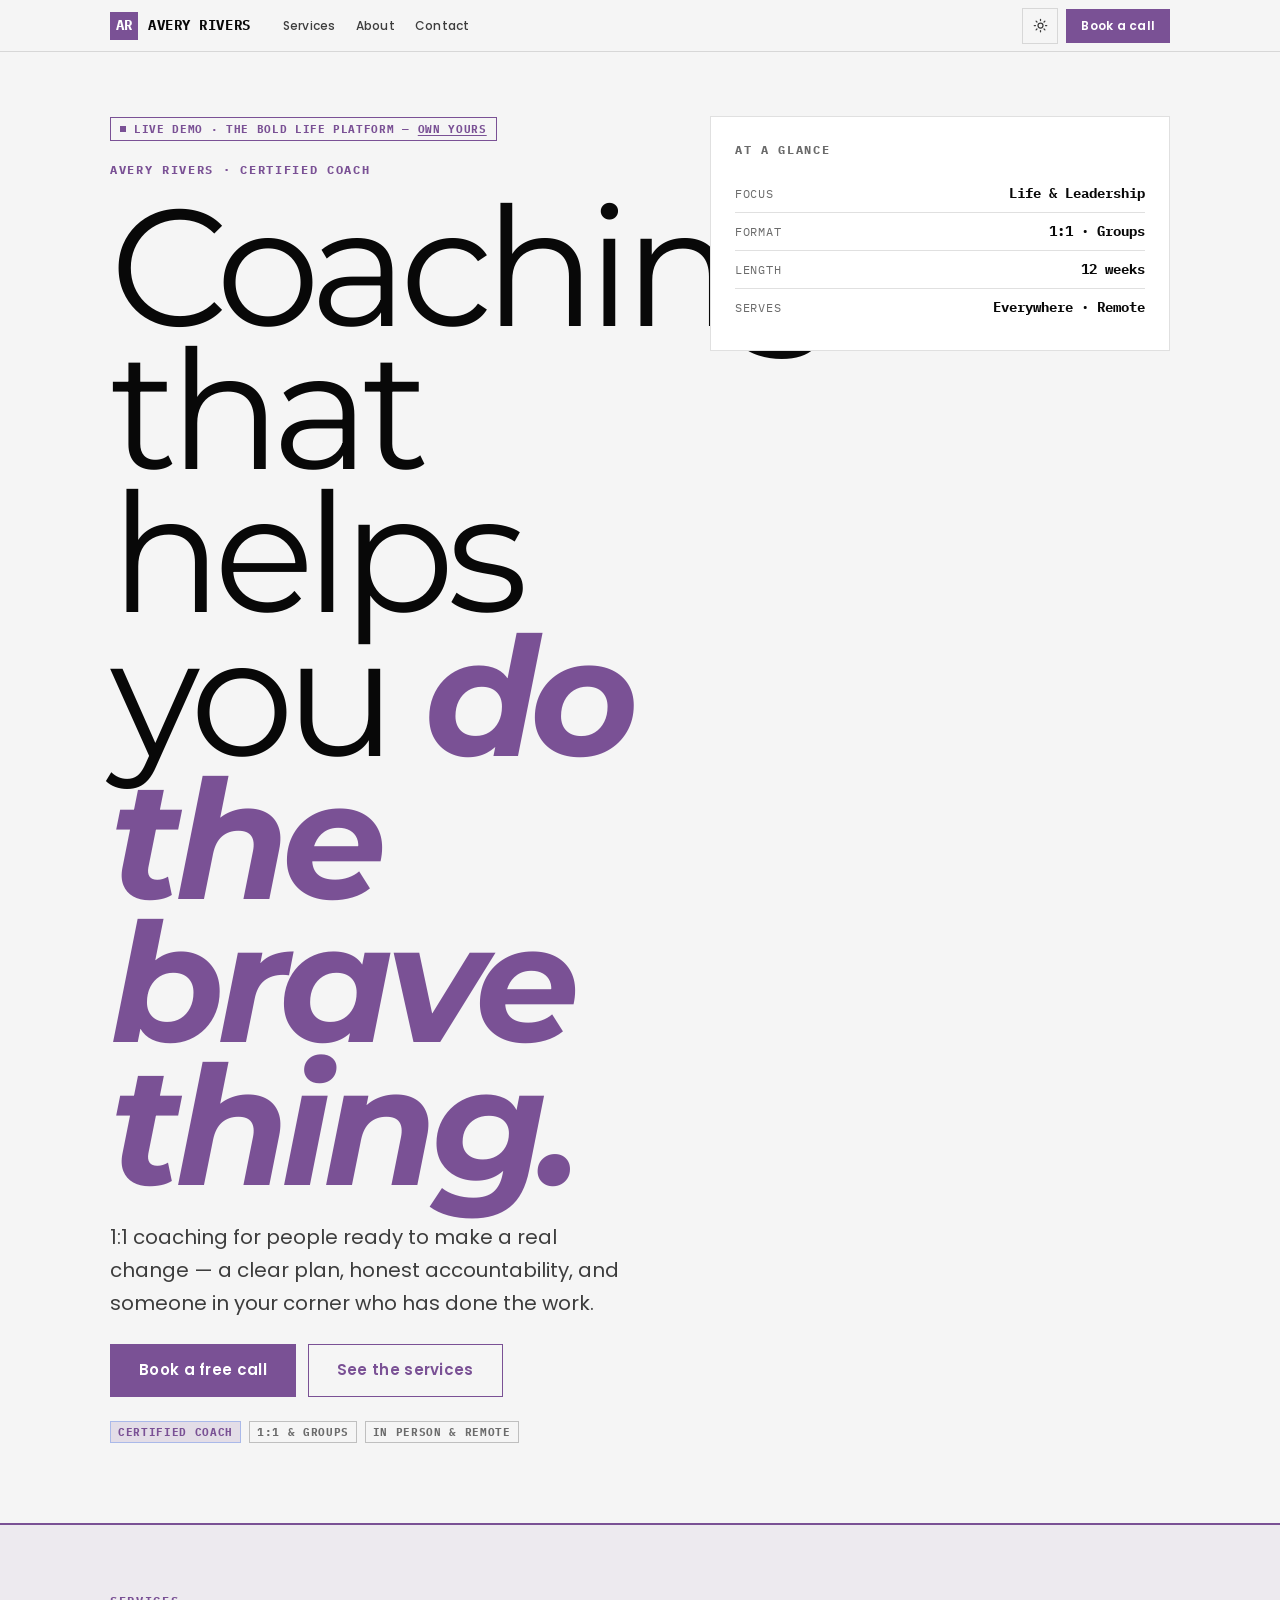
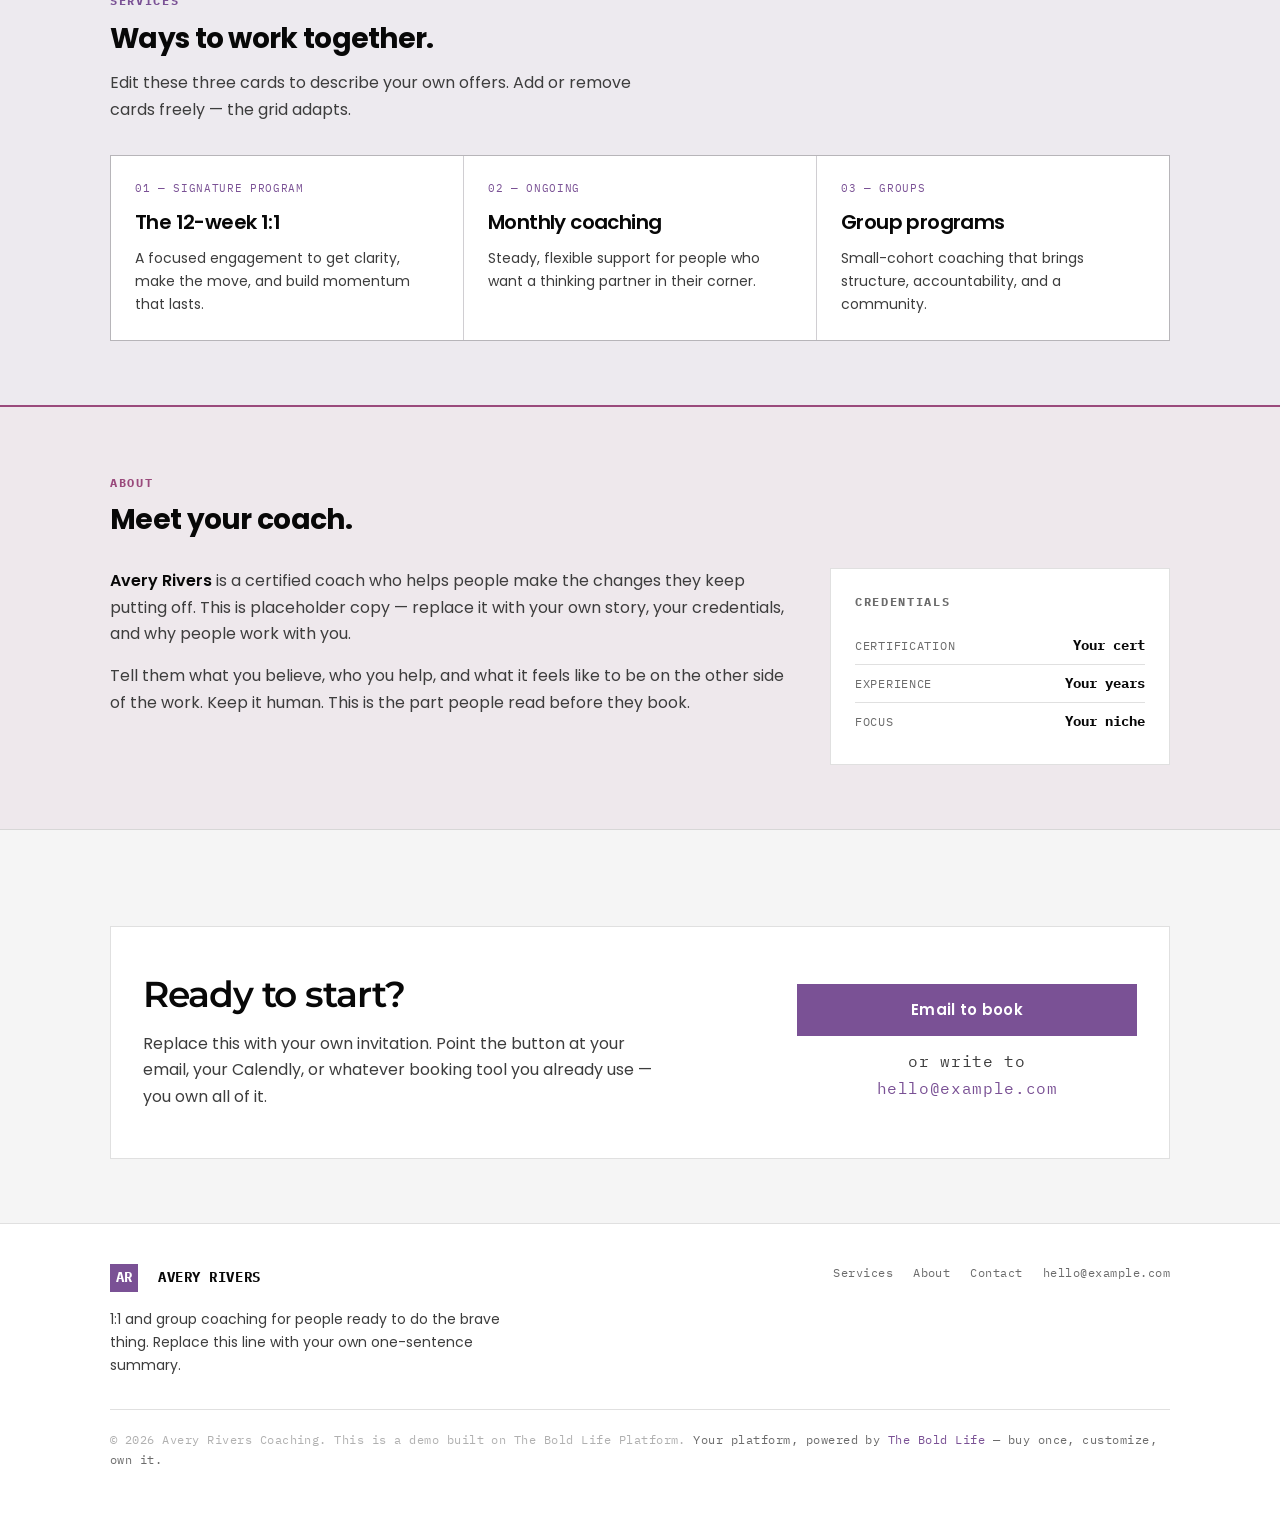
==== template/index.html @ 0d9d4253 "Pitch: white-label sales page ("Kajabi, simplified") with Bold Life case study The "pitch" half of b" ====
<!doctype html>
<html lang="en">
<head>
<meta charset="utf-8">
<meta name="viewport" content="width=device-width, initial-scale=1, viewport-fit=cover">
<title>Avery Rivers — Leadership &amp; Life Coaching</title>
<meta name="description" content="A demo of The Bold Life Platform: an off-the-shelf coaching website you buy once, customize, and own — no monthly subscription. This page shows a sample coaching practice built on the platform.">
<meta name="author" content="The Bold Life Platform">
<meta property="og:title" content="Avery Rivers — Leadership &amp; Life Coaching">
<meta property="og:description" content="A sample coaching practice built on The Bold Life Platform — the off-the-shelf coaching website you buy once, customize, and own.">
<meta property="og:type" content="website">
<meta property="og:url" content="https://designresearchgroup.github.io/coach-platform/template/">
<meta property="og:site_name" content="The Bold Life Platform">
<meta property="og:locale" content="en_US">
<meta property="og:image" content="https://designresearchgroup.github.io/coach-platform/template/img/og.png">
<meta property="og:image:type" content="image/png">
<meta property="og:image:width" content="1200">
<meta property="og:image:height" content="630">
<meta property="og:image:alt" content="The Bold Life Platform — own your coaching website">
<meta name="twitter:card" content="summary_large_image">
<meta name="twitter:title" content="The Bold Life Platform — own your coaching website">
<meta name="twitter:description" content="An off-the-shelf coaching website you buy once, customize, and own. No monthly subscription.">
<meta name="twitter:image" content="https://designresearchgroup.github.io/coach-platform/template/img/og.png">
<link rel="canonical" href="https://designresearchgroup.github.io/coach-platform/template/">
<link rel="icon" type="image/svg+xml" href="img/favicon.svg">
<meta name="theme-color" content="#7A5195">
<link rel="preconnect" href="https://fonts.googleapis.com">
<link rel="preconnect" href="https://fonts.gstatic.com" crossorigin>
<!-- Fonts. If you change --font / --display in brand.css, change these too. -->
<link href="https://fonts.googleapis.com/css2?family=Montserrat:ital,wght@0,600;0,700;0,800;0,900;1,700;1,900&family=Poppins:ital,wght@0,400;0,500;0,600;0,700;1,400;1,500&family=IBM+Plex+Mono:wght@500;700&display=swap" rel="stylesheet">
<style>
/* ===== HumanData Design System v4 — tokens (humandata.id/ds) ===== */
:root{
  --font:'IBM Plex Sans',-apple-system,BlinkMacSystemFont,sans-serif;
  --mono:'IBM Plex Mono','SF Mono','Fira Code',monospace;
  --display:'Fraunces',Georgia,serif;
  --r:0px; --gap:1px;
  --sp1:4px;--sp2:8px;--sp3:12px;--sp4:16px;--sp5:20px;--sp6:24px;
  --sp8:32px;--sp10:40px;--sp12:48px;--sp16:64px;--sp20:80px;
  --text-2xs:11px;--text-xs:12px;--text-sm:12px;--text-base:14px;--text-md:15px;
  --text-lg:16px;--text-xl:20px;--text-2xl:24px;--text-3xl:28px;--text-4xl:36px;
  /* Display scale. The homepage headline is set far larger than anything else
     on the site and was carrying its own magic numbers; these are those
     values, named, so the page references the system instead of restating it. */
  --text-5xl:48px;--text-display:clamp(64px,13vw,184px);
  --ls-display:-.05em;--lh-display:.86;
  --fw-regular:400;--fw-medium:500;--fw-semi:600;--fw-bold:700;--fw-extra:800--fw-black:900;
  --ls-tight:-.03em;--ls-normal:-.01em;--ls-wide:.02em;--ls-wider:.06em;--ls-label:.14em;--ls-mono:.04em;
  --lh-none:1;--lh-tight:1.1;--lh-snug:1.3;--lh-normal:1.5;--lh-relaxed:1.65;
  --ease:cubic-bezier(.4,0,.2,1);--dur-fast:.1s;--dur:.15s;--dur-md:.25s;
  --nav-h:52px;
  --accent:#2563EB;--accent-hover:#1D4ED8;--accent-lt:rgba(37,99,235,.15);
  --accent-dim:rgba(37,99,235,.08);--accent-text:#fff;
  --ok:#16A34A;--ok-lt:rgba(22,163,74,.12);--ok-bd:rgba(22,163,74,.35);
  --warn:#D97706;--warn-lt:rgba(217,119,6,.12);--warn-bd:rgba(217,119,6,.35);
  --danger:#DC2626;--danger-lt:rgba(220,38,38,.12);--danger-bd:rgba(220,38,38,.35);
  --info:#0891B2;--info-lt:rgba(8,145,178,.12);--info-bd:rgba(8,145,178,.35);
  --bg:#080808;--bg1:#0F0F0F;--bg2:#161616;--bg3:#1E1E1E;--sf-hover:#1E1E1E;
  --bd:rgba(255,255,255,.10);--bd2:rgba(255,255,255,.18);--bd3:rgba(255,255,255,.28);
  --bd-focus:rgba(37,99,235,.6);
  --t1:#F5F5F5;--t2:#B8B8B8;--t3:#787878;--t4:#454545;
}
@media (prefers-color-scheme: light){
  :root:not([data-theme="dark"]){
    --bg:#F5F5F5;--bg1:#FFFFFF;--bg2:#EEEEEE;--bg3:#E2E2E2;--sf-hover:#EEEEEE;
    --bd:rgba(0,0,0,.12);--bd2:rgba(0,0,0,.22);--bd3:rgba(0,0,0,.32);
    --bd-focus:rgba(37,99,235,.5);
    --t1:#080808;--t2:#3D3D3D;--t3:#6B6B6B;--t4:#B0B0B0;
  }
}
:root[data-theme="light"]{
  --bg:#F5F5F5;--bg1:#FFFFFF;--bg2:#EEEEEE;--bg3:#E2E2E2;--sf-hover:#EEEEEE;
  --bd:rgba(0,0,0,.12);--bd2:rgba(0,0,0,.22);--bd3:rgba(0,0,0,.32);
  --bd-focus:rgba(37,99,235,.5);
  --t1:#080808;--t2:#3D3D3D;--t3:#6B6B6B;--t4:#B0B0B0;
}

*{box-sizing:border-box;}
body{font-family:var(--font);background:var(--bg);color:var(--t1);
  font-size:var(--text-md);line-height:var(--lh-normal);
  -webkit-font-smoothing:antialiased;margin:0;overflow-x:hidden;
  transition:background var(--dur-md),color var(--dur-md);}
a{color:inherit;text-decoration:none;}
/* Base `a` is deliberately unstyled, so a link inside prose has to opt in. */
.lnk{color:var(--accent);text-decoration:underline;text-underline-offset:3px;}
.lnk:hover{text-decoration-thickness:2px;}
/* Add-on block on the pricing page: sits apart from the tier grid because it
   attaches to any of them rather than competing with them. */
.addon{display:grid;grid-template-columns:1fr 1fr;gap:var(--gap);align-items:start;
  background:var(--bd);border:1px solid var(--bd);margin-top:var(--sp6);}
.addon-l,.addon-r{background:var(--bg1);padding:var(--sp6);}
.addon-r{background:var(--bg2);}
.addon h3{font-size:var(--text-xl);font-weight:var(--fw-semi);margin:var(--sp3) 0 var(--sp3);}
.addon p{font-size:var(--text-base);color:var(--t2);line-height:var(--lh-relaxed);
  margin:0 0 var(--sp4);max-width:56ch;}
.addon-n{font-size:var(--text-sm)!important;color:var(--t3)!important;margin-bottom:0!important;}
.addon-p{font-family:var(--mono);font-size:var(--text-4xl);font-weight:var(--fw-bold);
  letter-spacing:var(--ls-tight);line-height:1;}
.addon-w{font-family:var(--mono);font-size:var(--text-2xs);letter-spacing:var(--ls-mono);
  color:var(--t3);margin-top:var(--sp2);margin-bottom:var(--sp5);}
@media(max-width:760px){.addon{grid-template-columns:1fr;}}

/* The one line a section is built around. */
.thesis{font-family:var(--display);font-size:var(--text-xl);line-height:var(--lh-snug);
  color:var(--t1);border-left:0;padding:var(--sp5) 0;margin:0 0 var(--sp5);
  border-top:1px solid var(--bd);border-bottom:1px solid var(--bd);max-width:62ch;}
h1,h2,h3,h4,p{margin:0;}
button{font-family:inherit;}
@media (prefers-reduced-motion: reduce){
  *,*::before,*::after{animation-duration:.01ms!important;transition-duration:.01ms!important;}
}
.label{font-family:var(--mono);font-size:var(--text-xs);font-weight:var(--fw-bold);
  letter-spacing:var(--ls-label);text-transform:uppercase;color:var(--t3);}
.label-accent{font-family:var(--mono);font-size:var(--text-xs);font-weight:var(--fw-bold);
  letter-spacing:var(--ls-label);text-transform:uppercase;color:var(--accent);}

.btn{display:inline-flex;align-items:center;justify-content:center;gap:var(--sp2);
  padding:10px 20px;font-size:var(--text-base);font-weight:var(--fw-semi);
  letter-spacing:var(--ls-wide);background:transparent;border:1px solid transparent;
  color:var(--t1);cursor:pointer;white-space:nowrap;
  transition:background var(--dur),color var(--dur),border-color var(--dur),transform var(--dur-fast);}
.btn:hover{transform:translateY(-1px);}
.btn:active{transform:translateY(0);}
.btn:focus-visible{outline:2px solid var(--bd-focus);outline-offset:2px;}
.btn[disabled]{opacity:.4;cursor:not-allowed;transform:none;}
.btn-primary{color:var(--accent);border-color:var(--accent);}
.btn-primary:hover:not([disabled]){background:var(--accent);color:var(--accent-text);}
.btn-solid{background:var(--accent);color:#fff;border-color:var(--accent);}
.btn-solid:hover:not([disabled]){background:var(--accent-hover);border-color:var(--accent-hover);}
.btn-lg{padding:14px 28px;font-size:var(--text-md);}
.btn-sm{padding:7px 14px;font-size:var(--text-sm);}
/* A button is as wide as its label needs. Stretching one to fill whatever
   column it lands in is not a size. Kept only for the booking dialog, where
   the panel width is fixed and deliberate. */
.btn-block{width:100%;max-width:360px;}
/* Button row under a section. */
.sect-cta{display:flex;flex-wrap:wrap;gap:var(--sp3);margin-top:var(--sp6);}

.badge{display:inline-flex;align-items:center;gap:4px;font-family:var(--mono);
  font-size:var(--text-2xs);font-weight:var(--fw-bold);letter-spacing:var(--ls-wider);
  text-transform:uppercase;padding:2px 7px;border:1px solid;}
.badge-ok{color:var(--ok);border-color:var(--ok-bd);background:var(--ok-lt);}
.badge-warn{color:var(--warn);border-color:var(--warn-bd);background:var(--warn-lt);}
.badge-danger{color:var(--danger);border-color:var(--danger-bd);background:var(--danger-lt);}
.badge-info{color:var(--info);border-color:var(--info-bd);background:var(--info-lt);}
.badge-accent{color:var(--accent);border-color:rgba(37,99,235,.3);background:var(--accent-lt);}
/* Card parts, from the design system. A card is bounded by a border and
   divided by rules — never by a rail down one side. */
.card-head{padding:var(--sp4) var(--sp5);border-bottom:1px solid var(--bd);
  display:flex;align-items:center;justify-content:space-between;gap:var(--sp3);}
.card-title{font-family:var(--mono);font-size:var(--text-base);
  font-weight:var(--fw-bold);color:var(--t1);}
.card-foot{padding:var(--sp3) var(--sp5);border-top:1px solid var(--bd);
  display:flex;gap:var(--sp2);flex-wrap:wrap;}
/* Key and value on one line, separated by a rule. The system's way of showing
   a set of facts. */
.detail-row{display:flex;justify-content:space-between;align-items:baseline;
  gap:var(--sp4);padding:var(--sp2) 0;border-bottom:1px solid var(--bd);}
.detail-row:last-child{border-bottom:none;}
.detail-row-label{font-family:var(--mono);font-size:var(--text-xs);color:var(--t3);
  letter-spacing:var(--ls-wider);text-transform:uppercase;white-space:nowrap;}
.detail-row-value{font-family:var(--mono);font-size:var(--text-base);
  font-weight:var(--fw-bold);color:var(--t1);text-align:right;min-width:0;
  overflow-wrap:anywhere;}
/* A detail row that is the next thing to do. The label gets the cue and the
   whole row gets the accent ground, because a list where every row looks the
   same asks the reader to work out which one is theirs. */
.detail-row.is-next{background:var(--accent-dim);
  margin-inline:calc(var(--sp5) * -1);padding-inline:var(--sp5);}
.detail-row.is-next .detail-row-label b{font-family:var(--mono);
  font-size:var(--text-2xs);letter-spacing:var(--ls-wider);text-transform:uppercase;
  color:var(--accent);font-weight:var(--fw-bold);margin-right:var(--sp2);}
/* An action sitting inside a row's value needs room and its own baseline. */
.detail-row-value .btn{margin-left:var(--sp3);vertical-align:middle;}
@media(max-width:600px){
  .detail-row{flex-direction:column;align-items:flex-start;gap:var(--sp2);}
  .detail-row-value{text-align:left;}
}

/* ======================================================= report sections
   The components authored report and Playbook HTML is written against:
   the opportunity board, the facts rows, the chips, the sequence, the
   Playbook frames and meters. They lived in report.html until the app
   shell began rendering the same HTML and drew it unstyled. Two pages use
   them, so they belong here with everything else shared. */

/* Only what this page adds; deploy.sh injects the design system. */
p strong,li strong{color:var(--t1);font-weight:var(--fw-semi);}
.meta{font-family:var(--mono);font-size:var(--text-sm);color:var(--t3);
  letter-spacing:var(--ls-mono);display:flex;flex-wrap:wrap;gap:var(--sp2) var(--sp5);}

/* The ask, stated once, because every number below is measured against it. */
.ask{display:grid;grid-template-columns:repeat(auto-fit,minmax(11rem,1fr));
  gap:var(--gap);background:var(--bd);border:1px solid var(--bd);margin-bottom:var(--sp6);}
.ask div{background:var(--bg1);padding:var(--sp5);min-width:0;}
.ask dt{font-family:var(--mono);font-size:var(--text-2xs);letter-spacing:var(--ls-wider);
  text-transform:uppercase;color:var(--t3);margin-bottom:var(--sp2);}
.ask dd{margin:0;font-size:var(--text-xl);font-weight:var(--fw-semi);color:var(--t1);
  font-variant-numeric:tabular-nums;letter-spacing:var(--ls-tight);}
.ask dd small{display:block;font-size:var(--text-sm);font-weight:var(--fw-regular);
  color:var(--t3);letter-spacing:0;margin-top:2px;}

/* The board. Status is a stripe as well as a word, so the shape of the list
   reads before any of it is read. */
.board{display:grid;gap:var(--gap);background:var(--bd);border:1px solid var(--bd);}
.prog{background:var(--bg1);padding:var(--sp6);min-width:0;border:1px solid var(--bd);}
.prog.now{border-color:var(--ok-bd);}
.prog.soon{border-color:rgba(37,99,235,.35);}
.prog.check{border-color:var(--warn-bd);}
.prog.shut{border-color:var(--danger-bd);opacity:.72;}
.prog-h{display:flex;flex-wrap:wrap;align-items:baseline;gap:var(--sp2) var(--sp4);
  margin-bottom:var(--sp3);}
.prog-n{font-size:var(--text-xl);font-weight:var(--fw-semi);letter-spacing:var(--ls-tight);}
.prog-f{font-family:var(--mono);font-size:var(--text-sm);color:var(--t3);
  letter-spacing:var(--ls-mono);}
.chip{font-family:var(--mono);font-size:var(--text-2xs);letter-spacing:var(--ls-wider);
  text-transform:uppercase;border:1px solid currentColor;padding:2px 7px;
  white-space:nowrap;}
.chip.now{color:var(--ok);}
.chip.soon{color:var(--accent);}
.chip.check{color:var(--warn);}
.chip.shut{color:var(--danger);}
.facts{display:grid;grid-template-columns:repeat(auto-fit,minmax(9rem,1fr));
  gap:var(--sp4);margin:var(--sp4) 0;padding-block:var(--sp4);
  border-block:1px solid var(--bd);}
.facts div{min-width:0;}
.facts dt{font-family:var(--mono);font-size:var(--text-2xs);letter-spacing:var(--ls-wider);
  text-transform:uppercase;color:var(--t3);margin-bottom:2px;}
.facts dd{margin:0;font-size:var(--text-md);color:var(--t1);font-weight:var(--fw-medium);
  font-variant-numeric:tabular-nums;}
.prog p{margin-bottom:var(--sp3);font-size:var(--text-base);}
.prog p:last-child{margin-bottom:0;}
/* Alignment is the report's spine, so it gets a band of its own on each card
   rather than a line in the prose. */
.align{margin-top:var(--sp4);padding-top:var(--sp4);border-top:1px solid var(--bd);}
.align-h{font-family:var(--mono);font-size:var(--text-2xs);letter-spacing:var(--ls-wider);
  text-transform:uppercase;color:var(--t3);margin-bottom:var(--sp2);
  display:flex;align-items:center;gap:var(--sp3);flex-wrap:wrap;}
.rate{font-weight:var(--fw-semi);letter-spacing:var(--ls-wider);}
.rate.a3{color:var(--ok);}
.rate.a2{color:var(--accent);}
.rate.a1{color:var(--warn);}
.rate.a0{color:var(--danger);}
.align p{margin:0;font-size:var(--text-base);}
.gate{font-family:var(--mono);font-size:var(--text-sm);color:var(--warn);
  letter-spacing:var(--ls-mono);line-height:var(--lh-snug);display:block;
  margin-top:var(--sp3);}

/* What is in the way. A list of blockers earns numbers only because they are
   worked in this order — SAM gates everything federal below it. */
ol.block{list-style:none;counter-reset:b;padding:0;margin:0;display:grid;gap:var(--gap);
  background:var(--bd);border:1px solid var(--bd);}
ol.block li{background:var(--bg1);padding:var(--sp5) var(--sp6);counter-increment:b;
  display:grid;grid-template-columns:2.5rem 1fr;gap:var(--sp3);align-items:start;min-width:0;}
ol.block li::before{content:counter(b,decimal-leading-zero);font-family:var(--mono);
  font-size:var(--text-sm);color:var(--t4);letter-spacing:var(--ls-mono);
  padding-top:3px;}
/* The li is a two-column grid with three children: the ::before counter, the
   label and the body. Without pinning the last two to column 2, the body lands
   in an implicit third column sized to its content and renders one word wide. */
ol.block b,ol.block span{grid-column:2;}
ol.block b{display:block;color:var(--t1);font-weight:var(--fw-semi);margin-bottom:2px;}
ol.block span{color:var(--t2);font-size:var(--text-base);line-height:var(--lh-snug);}

.seq{display:grid;gap:var(--gap);background:var(--bd);border:1px solid var(--bd);}
.step{background:var(--bg1);padding:var(--sp5) var(--sp6);display:grid;
  grid-template-columns:7rem 1fr;gap:var(--sp4);align-items:start;min-width:0;}
.step time{font-family:var(--mono);font-size:var(--text-sm);color:var(--accent);
  letter-spacing:var(--ls-mono);padding-top:2px;}
.step b{display:block;color:var(--t1);font-weight:var(--fw-semi);margin-bottom:2px;}
.step span{color:var(--t2);font-size:var(--text-base);line-height:var(--lh-snug);}
.note{background:var(--accent-dim);
  padding:var(--sp5);margin-top:var(--sp6);}
.note p{margin:0;max-width:none;}
@media (max-width:520px){
  .step{grid-template-columns:1fr;gap:var(--sp2);}
  ol.block li{grid-template-columns:1fr;}
  ol.block li::before{padding-top:0;}
  ol.block b,ol.block span{grid-column:1;}
}

/* Prose rhythm, scoped so it cannot reach the cards. */
/* The authored sections are rendered into #sections, so they are not
   children of main and a `main > .sect > p` rule never reached them: every
   paragraph of every report ran the full 1100px while the rest of the site
   measures 66ch. Match the section class instead of its position. */
main .sect > p{margin:0 0 var(--sp4);max-width:66ch;color:var(--t2);
  font-size:var(--text-lg);line-height:var(--lh-relaxed);}
main .sect > p:last-child{margin-bottom:0;}
@media(max-width:700px){main .sect > p{font-size:var(--text-md);}}
/* Lists and blockquotes in authored prose want the same measure. The grids
   and cards are deliberately excluded — they are instruments, not prose. */
.rep-sec > ul,.rep-sec > ol:not(.block),.rep-sec > blockquote{max-width:66ch;}
.rep-sec > ul,.rep-sec > ol:not(.block){padding-left:var(--sp5);color:var(--t2);
  font-size:var(--text-lg);line-height:var(--lh-relaxed);margin:0 0 var(--sp4);}
.rep-sec > ul li,.rep-sec > ol:not(.block) li{margin-bottom:var(--sp2);}
@media(max-width:700px){
  .rep-sec > ul,.rep-sec > ol:not(.block){font-size:var(--text-md);}}
h3.grp{font-family:var(--mono);font-size:var(--text-2xs);
  letter-spacing:var(--ls-label);text-transform:uppercase;color:var(--accent);
  margin:var(--sp8) 0 var(--sp3);font-weight:var(--fw-bold);}
h3.grp:first-of-type{margin-top:0;}
/* ---------------------------------------------------------------- playbook
   The Playbook is an instrument, not an article. Its regions are framed and
   labelled the way the rest of the system labels regions: a mono strip across
   the top, the thing it holds underneath, and a meta value on the right that
   says how much of it is done. Prose in a single column has no spine and
   nothing to navigate by.
   Built on the design system's own vocabulary — the strip is the .bar-group
   treatment, the meter is .progress-bar, the frames are card borders. */
.pb{border:1px solid var(--bd2);background:var(--bg1);margin:var(--sp6) 0;}
.pb-strip{display:flex;align-items:center;justify-content:space-between;
  gap:var(--sp4);padding:var(--sp3) var(--sp5);border-bottom:1px solid var(--bd);
  background:var(--bg2);font-family:var(--mono);font-size:var(--text-2xs);
  font-weight:var(--fw-bold);letter-spacing:var(--ls-label);text-transform:uppercase;
  color:var(--accent);}
.pb-strip em{font-style:normal;color:var(--t4);font-weight:var(--fw-regular);
  letter-spacing:var(--ls-mono);text-transform:none;}
.pb-body{padding:var(--sp6) var(--sp5);}

/* A passage meant to be lifted and used. Serif-free, generous, and visibly a
   quotation of itself rather than another paragraph of advice. */
.pb-quote{font-size:var(--text-lg);line-height:var(--lh-relaxed);color:var(--t1);
  max-width:72ch;}
.pb-quote p{margin:0;}
.pb-use{display:flex;align-items:center;justify-content:space-between;gap:var(--sp4);
  flex-wrap:wrap;padding:var(--sp3) var(--sp5);border-top:1px solid var(--bd);
  background:var(--bg2);font-family:var(--mono);font-size:var(--text-2xs);
  letter-spacing:var(--ls-wider);text-transform:uppercase;color:var(--t4);}

/* A gap only the client can fill. Marked as a slot rather than hidden in the
   prose, because the whole point is that it is countable. */
.slot{font-family:var(--mono);font-size:.92em;font-weight:var(--fw-bold);
  color:var(--accent);background:var(--accent-dim);
  border:1px solid rgba(37,99,235,.35);padding:1px 6px;white-space:nowrap;}

/* The meter: a label, a fraction, a bar and the rule that governs it — the
   same shape the skill demos use for a readiness weight. */
.pb-meter{padding:var(--sp5);border-bottom:1px solid var(--bd);}
.pb-meter-top{display:flex;align-items:baseline;justify-content:space-between;
  gap:var(--sp4);margin-bottom:var(--sp3);}
.pb-meter-l{font-family:var(--mono);font-size:var(--text-2xs);font-weight:var(--fw-bold);
  letter-spacing:var(--ls-label);text-transform:uppercase;color:var(--t3);}
.pb-meter-n{font-family:var(--mono);font-size:var(--text-2xl);font-weight:var(--fw-bold);
  letter-spacing:var(--ls-tight);font-variant-numeric:tabular-nums;color:var(--accent);
  line-height:1;}
.pb-meter-n b{color:var(--t4);font-weight:var(--fw-bold);}
.pb-gate{margin-top:var(--sp3);font-family:var(--mono);font-size:var(--text-2xs);
  letter-spacing:var(--ls-mono);color:var(--t4);line-height:var(--lh-snug);}

/* Stat tiles for an authored section. .ask is the same instrument stated
   once at the top of a report; this is the same thing inside one, so it shares
   the definition rather than forking a second grid that drifts from it. */
.read{display:grid;grid-template-columns:repeat(auto-fit,minmax(10rem,1fr));
  gap:var(--gap);background:var(--bd);border:1px solid var(--bd);margin:var(--sp6) 0;}
.read div{background:var(--bg1);padding:var(--sp5);min-width:0;}
.read dt{font-family:var(--mono);font-size:var(--text-2xs);letter-spacing:var(--ls-wider);
  text-transform:uppercase;color:var(--t3);margin-bottom:var(--sp2);}
.read dd{margin:0;font-size:var(--text-2xl);font-weight:var(--fw-semi);color:var(--t1);
  font-variant-numeric:tabular-nums;letter-spacing:var(--ls-tight);line-height:1;}
.read dd small{display:block;font-size:var(--text-sm);font-weight:var(--fw-regular);
  color:var(--t3);letter-spacing:0;margin-top:6px;line-height:var(--lh-snug);}
.quote{background:var(--bg2);padding:var(--sp4) var(--sp5);margin:var(--sp4) 0;
  max-width:66ch;}
.quote p{font-size:var(--text-md)!important;color:var(--t2);font-style:italic;
  margin-bottom:var(--sp2)!important;}
.quote cite{font-family:var(--mono);font-size:var(--text-2xs);color:var(--t3);
  letter-spacing:var(--ls-mono);font-style:normal;}

main > .sect > p, .rep-sec p{margin:0 0 var(--sp4);max-width:66ch;color:var(--t2);
  font-size:var(--text-lg);line-height:var(--lh-relaxed);}
main > .sect > p:last-child, .rep-sec p:last-child{margin-bottom:0;}
@media(max-width:700px){main > .sect > p,.rep-sec p{font-size:var(--text-md);}}

/* A called-out passage: tinted ground and padding, no rail. */
.callout{background:var(--accent-dim);padding:var(--sp4) var(--sp5);
  font-size:var(--text-md);color:var(--t2);line-height:var(--lh-relaxed);}
.callout.ok{background:var(--ok-lt);}
.callout.warn{background:var(--warn-lt);}
.callout.bad{background:var(--danger-lt);}
.btn-outline{color:var(--t1);border-color:var(--bd2);}
.btn-outline:hover{border-color:var(--accent);color:var(--accent);background:var(--accent-dim);}
.btn-ghost{color:var(--t2);border-color:transparent;}
.btn-ghost:hover{color:var(--t1);background:var(--bg2);border-color:var(--bd);}
.badge-accent{color:var(--accent);border-color:rgba(37,99,235,.3);background:var(--accent-lt);}
.badge-neutral{color:var(--t3);border-color:var(--bd2);background:transparent;}

.nav{position:fixed;top:0;left:0;right:0;z-index:900;height:var(--nav-h);
  border-bottom:1px solid var(--bd);background:var(--bg);display:flex;align-items:center;
  padding-top:env(safe-area-inset-top,0px);transition:background var(--dur-md);}
.nav-inner{width:100%;max-width:1100px;margin:0 auto;padding:0 var(--sp5);
  display:flex;align-items:center;height:100%;}
.nav-logo{display:flex;align-items:center;}
.nav-logo-mark{width:28px;height:28px;background:var(--accent);display:flex;
  align-items:center;justify-content:center;font-family:var(--mono);
  font-weight:var(--fw-bold);font-size:var(--text-base);color:#fff;}
.nav-logo-text{font-family:var(--mono);font-size:var(--text-base);font-weight:var(--fw-bold);
  letter-spacing:var(--ls-mono);color:var(--t1);padding-left:10px;}
.nav-actions{display:flex;align-items:center;gap:var(--sp2);margin-left:auto;}
.nav-btn{display:flex;align-items:center;justify-content:center;width:36px;height:36px;
  color:var(--t2);border:1px solid var(--bd);background:transparent;cursor:pointer;transition:var(--dur);}
.nav-btn:hover{background:var(--bg2);color:var(--t1);}
.nav-btn svg{width:15px;height:15px;}

.wrap{max-width:1100px;margin:0 auto;padding-inline:var(--sp5);}
main{padding-top:var(--nav-h);}
.sect{padding-block:var(--sp16);border-top:1px solid var(--bd);}
.sect-head{max-width:58ch;margin-bottom:var(--sp8);}
.sect-head h2{font-family:var(--font);font-size:var(--text-3xl);font-weight:var(--fw-bold);
  letter-spacing:-.025em;line-height:var(--lh-tight);margin-top:var(--sp3);text-wrap:balance;}
.sect-head p{color:var(--t2);font-size:var(--text-lg);line-height:var(--lh-relaxed);margin-top:var(--sp4);}
@media(max-width:700px){
  .sect{padding-block:var(--sp12);}
  .sect-head h2{font-size:var(--text-2xl);}
  .sect-head p{font-size:var(--text-md);}
}

/* hero */
.hero{padding-block:var(--sp16) var(--sp20);}
/* An inner page's hero. The homepage's display scale is sized for a two-word
   line with nothing above it; the same size on a sentence further in produces
   three lines of serif filling a screen, which is the loudest possible way to
   say something that is not the loudest thing on the site. */
/* .hero.hero-in rather than .hero-in, because .hero h1 is defined below this
   and at equal specificity the later rule wins — the first version of this
   changed nothing at all. */
.hero.hero-in h1{font-size:clamp(30px,4.2vw,54px);letter-spacing:var(--ls-tight);
  line-height:var(--lh-tight);max-width:18ch;}
.hero.hero-in{padding-block:var(--sp12) var(--sp14);}
.hero-grid{display:grid;grid-template-columns:minmax(0,1fr) minmax(0,460px);
  gap:var(--sp12);align-items:start;}
.hero h1{font-family:var(--display);font-size:var(--text-display);
  font-weight:var(--fw-black);letter-spacing:var(--ls-display);
  line-height:var(--lh-display);text-wrap:balance;}
.hero h1 em{font-style:italic;font-weight:var(--fw-bold);color:var(--accent);}
.hero-sub{color:var(--t2);font-size:var(--text-xl);line-height:var(--lh-relaxed);
  margin-top:var(--sp6);max-width:44ch;}
.hero-live{display:inline-flex;align-items:center;gap:var(--sp2);}
.live-dot{width:6px;height:6px;background:var(--ok);flex-shrink:0;animation:blink 2.4s infinite;}
@keyframes blink{0%,100%{opacity:1}50%{opacity:.25}}

/* A section can carry a colour, the way .pick.tinted already lets a field carry
   one, "so the grid reads as a palette rather than a column of grey boxes". The
   same argument holds a level up: eight sections of hairline grids in one
   neutral are a column of grey boxes however good the words are.

   Colour arrives as a top rule and a ground, which is how this system sets a
   block apart. Never as a stroke down the left. */
/* The four navigation tints are drawn from one family — blue through magenta —
   and deliberately avoid green, amber, red and cyan. Those four are --ok,
   --warn, --danger and --info: they report state, and a reader who has learned
   that green means "this is done" should never meet green used to mean "this
   is the fourth section". The first version of this used #16A34A and #0891B2,
   which are byte-identical to --ok and --info. */
[data-tint]{--tint:var(--accent);--tint-dim:var(--accent-dim);}
[data-tint="a"]{--tint:#2563EB;--tint-dim:rgba(37,99,235,.07);}
[data-tint="b"]{--tint:#4F46E5;--tint-dim:rgba(79,70,229,.07);}
[data-tint="c"]{--tint:#7C3AED;--tint-dim:rgba(124,58,237,.07);}
[data-tint="d"]{--tint:#C026D3;--tint-dim:rgba(192,38,211,.07);}

[data-tint] .label-accent{color:var(--tint);}
[data-tint].sect{background:var(--tint-dim);border-top-color:var(--tint);
  border-top-width:2px;}
[data-tint] .pf-card::before{background:var(--tint);}
[data-tint] .acc-item[open]{border-top:2px solid var(--tint);}
[data-tint] .acc-item[open] > summary{background:var(--tint-dim);}
[data-tint] .acc-item[open] > summary::after{border-color:var(--tint);}
[data-tint] .step time{color:var(--tint);}
[data-tint] .deliv-item .label-accent{color:var(--tint);}
[data-tint] .qdot.active{background:var(--tint);}
[data-tint] .qdot.done{background:var(--tint);opacity:.45;}

/* A section heading on a product page is competing with a hero two screens up.
   .sect-head sets h2 at 3xl, which is right in a column of prose and quiet at
   the top of a screen of its own. */
.sect-head.lg h2{font-size:var(--text-5xl);letter-spacing:var(--ls-display);
  line-height:var(--lh-tight);max-width:18ch;}
@media(max-width:700px){.sect-head.lg h2{font-size:var(--text-3xl);}}

/* Sections arrive rather than being there already. Guarded behind a class the
   script sets on <html>, so a page whose JavaScript never runs shows all of its
   content instead of none of it — which is what an unguarded opacity:0 does.
   Off entirely when the reader has asked for less movement. */
.js-reveal .reveal{opacity:0;transform:translateY(16px);
  transition:opacity .55s var(--ease),transform .55s var(--ease);}
.js-reveal .reveal.in{opacity:1;transform:none;}
@media(prefers-reduced-motion:reduce){
  .js-reveal .reveal{opacity:1;transform:none;transition:none;}}

/* ---------------------------------------------------------------- drawer
   The design system ships a left navigation drawer as a demo in a bordered
   box; this is the real one. A fixed overlay menu that appears exactly where
   .nav-links hide (700px), so a narrow screen stops depending on the footer to
   navigate. The left-accent border on an item is the DS drawer's own marking,
   not an invented stroke — it is in the component the showcase documents. */
.nav-burger{display:none;}
.nav-burger svg{width:17px;height:17px;}
@media(max-width:700px){
  .nav-burger{display:flex;}
  /* The account link moves into the drawer, so the mobile bar keeps only the
     burger, the theme toggle and the one action that matters. */
  .nav-actions a[href="/account"]{display:none;}
}

.drawer-overlay{position:fixed;inset:0;z-index:1000;background:rgba(0,0,0,.5);
  backdrop-filter:blur(2px);opacity:0;pointer-events:none;
  transition:opacity .25s var(--ease);}
.drawer-overlay.open{opacity:1;pointer-events:auto;}
.drawer{position:fixed;top:0;left:0;bottom:0;z-index:1001;width:min(300px,86vw);
  background:var(--bg1);border-right:1px solid var(--bd2);display:flex;
  flex-direction:column;transform:translateX(-100%);
  transition:transform .28s var(--ease);box-shadow:0 0 40px rgba(0,0,0,.3);}
.drawer.open{transform:translateX(0);}
.drawer-head{height:var(--nav-h);display:flex;align-items:center;
  justify-content:space-between;padding:0 var(--sp5);
  border-bottom:1px solid var(--bd);flex-shrink:0;}
.drawer-brand{font-family:var(--mono);font-size:var(--text-base);
  font-weight:var(--fw-bold);letter-spacing:.06em;color:var(--t1);}
.drawer-close{color:var(--t3);background:none;border:0;cursor:pointer;
  padding:var(--sp2);display:flex;}
.drawer-close:hover{color:var(--t1);}
.drawer-close svg{width:18px;height:18px;}
.drawer-nav{flex:1;overflow-y:auto;padding:var(--sp3) 0;}
.drawer-sec-label{display:block;font-family:var(--mono);font-size:var(--text-2xs);
  font-weight:var(--fw-bold);letter-spacing:var(--ls-wider);text-transform:uppercase;
  color:var(--t3);padding:var(--sp5) var(--sp5) var(--sp2);}
.drawer-item{display:flex;align-items:center;gap:var(--sp3);
  padding:var(--sp3) var(--sp5);font-size:var(--text-base);color:var(--t2);
  text-decoration:none;border-left:2px solid transparent;
  transition:background var(--dur-fast),color var(--dur-fast);}
.drawer-item:hover{color:var(--t1);background:var(--bg2);border-left-color:var(--accent);}
.drawer-item[aria-current="page"]{color:var(--accent);background:var(--accent-dim);
  border-left-color:var(--accent);}
.drawer-foot{border-top:1px solid var(--bd);padding:var(--sp5);display:flex;
  flex-direction:column;gap:var(--sp3);}

/* ---------------------------------------------------------------- marketing
   Ported from the showcase at humandata.id/ds, which carried a set of website
   components — the mission strip, the platform cards — that no page could
   reach, because deploy.sh injects this file and these were only ever defined
   in the showcase's own stylesheet. The product pages looked thinner than the
   design system because the design system's marketing half was unreachable.

   Sizes are the system's type tokens rather than the showcase's literals. The
   showcase renders every component miniaturised so fifty of them fit on one
   page; copied verbatim they arrive on a real page at two-thirds scale. */

/* The one band of flat colour on a page. Breaks a long column of hairline
   grids, and carries the numbers that are worth stopping for. */
.mission-strip{background:var(--accent);padding:var(--sp8) var(--sp7);}
.mission-strip .ms-eyebrow{font-family:var(--mono);font-size:var(--text-2xs);
  font-weight:var(--fw-bold);letter-spacing:var(--ls-wider);text-transform:uppercase;
  color:rgba(255,255,255,.55);margin-bottom:var(--sp3);display:block;}
.ms-title{font-family:var(--font);font-size:var(--text-3xl);
  font-weight:var(--fw-bold);color:#fff;letter-spacing:var(--ls-tight);
  line-height:var(--lh-snug);max-width:26ch;margin:0 0 var(--sp6);text-wrap:balance;}
.ms-stats{display:grid;grid-template-columns:repeat(4,1fr);gap:1px;
  background:rgba(255,255,255,.14);}
.ms-cell{background:rgba(255,255,255,.08);padding:var(--sp5);}
.ms-val{font-family:var(--mono);font-size:var(--text-3xl);font-weight:var(--fw-bold);
  color:#fff;letter-spacing:var(--ls-tight);line-height:1;}
.ms-label{font-size:var(--text-xs);color:rgba(255,255,255,.6);margin-top:var(--sp2);
  line-height:var(--lh-snug);}
@media(max-width:700px){.ms-stats{grid-template-columns:1fr 1fr;}}

/* A grid where each cell draws its own accent rule on approach. The movement
   is the whole difference between a grid of panels and a grid you read. */
.pf-grid{display:grid;grid-template-columns:repeat(3,1fr);gap:1px;
  background:var(--bd);border:1px solid var(--bd);align-items:stretch;}
.pf-card{background:var(--bg1);padding:var(--sp6);position:relative;overflow:hidden;
  transition:background var(--dur-fast);}
.pf-card:hover{background:var(--bg2);}
.pf-card::before{content:'';position:absolute;top:0;left:0;right:0;height:2px;
  background:var(--accent);transform:scaleX(0);transform-origin:left;
  transition:transform .3s var(--ease);}
.pf-card:hover::before{transform:scaleX(1);}
.pf-num{font-family:var(--mono);font-size:var(--text-2xs);font-weight:var(--fw-bold);
  letter-spacing:var(--ls-wider);text-transform:uppercase;color:var(--t4);
  margin-bottom:var(--sp4);display:block;}
.pf-title{font-size:var(--text-lg);font-weight:var(--fw-semi);color:var(--t1);
  margin-bottom:var(--sp3);line-height:var(--lh-snug);}
.pf-desc{font-size:var(--text-sm);color:var(--t2);line-height:var(--lh-relaxed);margin:0;}
.pf-desc + .pf-desc{margin-top:var(--sp3);}
.pf-metric{font-family:var(--mono);font-size:var(--text-xs);color:var(--t3);
  display:flex;align-items:flex-start;gap:var(--sp2);margin-top:var(--sp2);}
.pf-metric::before{content:'\2192';color:var(--accent);flex:none;}
@media(max-width:980px){.pf-grid{grid-template-columns:repeat(2,1fr);}}
@media(max-width:620px){.pf-grid{grid-template-columns:1fr;}}

.trust{display:flex;flex-wrap:wrap;gap:var(--sp2);margin-top:var(--sp8);}

/* hero venn — three circles that converge */
.venn{margin-top:var(--sp8);}
.venn svg{width:100%;max-width:470px;height:auto;display:block;overflow:visible;}
.vg{transition:transform 1.05s cubic-bezier(.34,1.22,.44,1),opacity .55s var(--ease);}
.vg-a{transform-origin:190px 162px;}
.vg-b{transform-origin:270px 162px;}
.vg-c{transform-origin:230px 234px;}
/* one at a time, centred for emphasis */
svg[data-pos="a"] .vg-a{transform:translate(40px,30px) scale(1.07);}
svg[data-pos="a"] .vg-b,svg[data-pos="a"] .vg-c{opacity:.34;}
svg[data-pos="a"] .vg-b.g-b,svg[data-pos="a"] .vg-c.g-c{opacity:.72;}
svg[data-pos="a"] .vg-b{transform:translate(96px,-34px) scale(.86);}
svg[data-pos="a"] .vg-c{transform:translate(-64px,64px) scale(.86);}

svg[data-pos="b"] .vg-b{transform:translate(-40px,30px) scale(1.07);}
svg[data-pos="b"] .vg-a,svg[data-pos="b"] .vg-c{opacity:.34;}
svg[data-pos="b"] .vg-a.g-a,svg[data-pos="b"] .vg-c.g-c{opacity:.72;}
svg[data-pos="b"] .vg-a{transform:translate(-96px,-34px) scale(.86);}
svg[data-pos="b"] .vg-c{transform:translate(64px,64px) scale(.86);}

svg[data-pos="c"] .vg-c{transform:translate(0px,-38px) scale(1.07);}
svg[data-pos="c"] .vg-a,svg[data-pos="c"] .vg-b{opacity:.34;}
svg[data-pos="c"] .vg-a.g-a,svg[data-pos="c"] .vg-b.g-b{opacity:.72;}
svg[data-pos="c"] .vg-a{transform:translate(-74px,-54px) scale(.86);}
svg[data-pos="c"] .vg-b{transform:translate(74px,-54px) scale(.86);}

svg[data-pos="together"] .vg{transform:translate(0,0) scale(1);opacity:1;}
.vc{stroke-width:1;transition:opacity .5s var(--ease);stroke-opacity:var(--rim,0);}
.vc-a{fill:url(#sphA);stroke:#6E9CF5;}
.vc-b{fill:url(#sphB);stroke:#F081B4;}
.vc-c{fill:url(#sphC);stroke:#54C9E2;}
.spec{fill:#fff;opacity:.2;pointer-events:none;}
/* Hover a sphere to bring it forward and set it spinning. The gradient is
   rotationally symmetric, so what actually reads as rotation is the specular
   highlight travelling round the surface. */
.vsphere{cursor:pointer;}
.vsphere:focus{outline:none;}
.orb{transform-box:view-box;transition:transform .4s var(--ease);}
.orb-a{transform-origin:190px 162px;}
.orb-b{transform-origin:270px 162px;}
.orb-c{transform-origin:230px 234px;}
.vsphere:hover .orb,.vsphere:focus-visible .orb,.vsphere.spinning .orb{
  animation:orbSpin 7s linear infinite;}
@keyframes orbSpin{from{transform:rotate(0deg);}to{transform:rotate(360deg);}}
.vsphere:hover .vc,.vsphere:focus-visible .vc{stroke-opacity:.9;}
.vsphere:focus-visible .vc{stroke-width:2.5;}
@media (prefers-reduced-motion: reduce){
  .vsphere:hover .orb,.vsphere:focus-visible .orb,.vsphere.spinning .orb{animation:none;}
}
svg[data-beat="heaven"] .spec{opacity:.28;}
/* Label hues are lifted for the dark ground and deepened for light, and every
   label carries a halo in the page background so it stays readable wherever a
   translucent sphere happens to sit behind it. */
:root{--v-a:#93B7FC;--v-b:#F79CC8;--v-c:#7FDAF0;--v-ok:#4ADE80;--rim:0;}
@media (prefers-color-scheme: light){
  :root:not([data-theme="dark"]){--v-a:#1D4ED8;--v-b:#BE185D;--v-c:#0E7490;--v-ok:#15803D;--rim:.4;}
}
:root[data-theme="light"]{--v-a:#1D4ED8;--v-b:#BE185D;--v-c:#0E7490;--v-ok:#15803D;--rim:.4;}
.vname,.vsub{paint-order:stroke fill;stroke:var(--bg);stroke-linejoin:round;
  stroke-opacity:.85;}
.vname{stroke-width:2.4px;}
.vsub{stroke-width:1.5px;}
.vname{font-family:var(--mono);font-size:12.5px;font-weight:700;letter-spacing:.1em;
  text-transform:uppercase;}
.vname.a{fill:var(--v-a);} .vname.b{fill:var(--v-b);} .vname.c{fill:var(--v-c);}
.vsub{font-family:var(--mono);font-size:9px;letter-spacing:.03em;fill:var(--t2);}
.g-a,.g-b,.g-c{transition:opacity .4s var(--ease);}
.vcore{opacity:0;transform:scale(.4);transform-origin:230px 190px;
  transition:opacity .45s var(--ease) .42s,transform .8s cubic-bezier(.3,1.7,.4,1) .42s;}
svg[data-beat="heaven"] .vcore{opacity:1;transform:scale(1);}
/* The core sits over the densest part of three stacked translucent fills, so it
   gets an opaque plate rather than a text halo — a halo at this size just
   smothers the glyphs. */
.vcore-plate{fill:var(--bg);opacity:.88;}
.vcore-ring{fill:none;stroke:var(--v-ok);stroke-width:1.5;opacity:.55;}
/* Core type takes the theme's text colour — white on dark, near-black on light.
   The green stays on the ring so the payoff still signals without costing
   legibility at 9px. */
.vcore-lbl{font-family:var(--mono);font-size:8.5px;font-weight:700;letter-spacing:.2em;
  text-transform:uppercase;fill:var(--t2);}
.vcore-t{font-family:var(--mono);font-size:13px;font-weight:700;letter-spacing:.04em;
  text-transform:uppercase;fill:var(--t1);}
.vcore-s{font-family:var(--mono);font-size:9px;letter-spacing:.03em;fill:var(--t3);}
/* clear the ring labels out of the way for the payoff */
svg[data-beat="heaven"] .g-a,svg[data-beat="heaven"] .g-b,svg[data-beat="heaven"] .g-c{opacity:.3;}
/* shockwave on the overlap */
.ring{fill:none;stroke:#16A34A;stroke-width:2;opacity:0;transform-origin:230px 190px;}
svg[data-beat="heaven"] .ring{animation:ringOut 1.7s cubic-bezier(.2,.7,.3,1) both .42s;}
svg[data-beat="heaven"] .ring2{animation-delay:.66s;}
svg[data-beat="heaven"] .ring3{animation-delay:.9s;}
@keyframes ringOut{
  0%{opacity:.9;transform:scale(.2);}
  60%{opacity:.18;}
  100%{opacity:0;transform:scale(2.4);}
}
/* pillar detail — a sphere opens into what it actually means */
.pill-view{display:none;margin-top:var(--sp8);max-width:470px;}
.pill-view.open{display:block;animation:pillIn .45s var(--ease) both;}
@keyframes pillIn{from{opacity:0;transform:translateY(10px);}to{opacity:1;transform:none;}}
/* One sphere takes the stage: it scales up to fill the frame, the other two
   leave, and its own labels step aside for the narrative. */
svg[data-pos^="solo"] .vname,svg[data-pos^="solo"] .vsub{opacity:0;}
svg[data-pos="solo-a"] .vg-a{transform:translate(40px,28px) scale(1.42);}
svg[data-pos="solo-a"] .vg-b,svg[data-pos="solo-a"] .vg-c{opacity:0;transform:scale(.7);}
svg[data-pos="solo-b"] .vg-b{transform:translate(-40px,28px) scale(1.42);}
svg[data-pos="solo-b"] .vg-a,svg[data-pos="solo-b"] .vg-c{opacity:0;transform:scale(.7);}
svg[data-pos="solo-c"] .vg-c{transform:translate(0,-42px) scale(1.42);}
svg[data-pos="solo-c"] .vg-a,svg[data-pos="solo-c"] .vg-b{opacity:0;transform:scale(.7);}

/* the copy lives on the sphere and cycles the whole schema */
.venn{position:relative;}
.venn-stage{position:relative;max-width:470px;}
.venn.detail svg{max-width:470px;}
.venn.detail .venn-stage{max-width:470px;}
.orb-copy{position:absolute;left:50%;top:47.5%;transform:translate(-50%,-50%);
  width:60%;max-width:310px;text-align:center;pointer-events:none;z-index:2;
  opacity:0;transition:opacity .5s var(--ease);padding:var(--sp6) var(--sp5);}
.orb-copy.in{opacity:1;}
/* White copy needs its own ground — the sphere beneath is pale in light mode
   and saturated in dark, so a soft vignette carries it in both. */
.orb-copy::before{content:'';position:absolute;inset:-70% -34%;z-index:-1;
  pointer-events:none;
  /* Many closely spaced stops, because three produce a visible edge. The
     falloff has to finish well inside the sphere or it reads as a band. */
  background:radial-gradient(ellipse 58% 42% at center,
    rgba(0,0,0,.22) 0%,
    rgba(0,0,0,.20) 20%,
    rgba(0,0,0,.16) 36%,
    rgba(0,0,0,.11) 50%,
    rgba(0,0,0,.06) 64%,
    rgba(0,0,0,.02) 80%,
    rgba(0,0,0,0) 100%);
  filter:blur(8px);}
.orb-copy .label,.orb-copy .label-accent{display:block;margin-bottom:var(--sp3);
  color:rgba(255,255,255,.8);text-shadow:0 1px 3px rgba(0,0,0,.8),0 2px 12px rgba(0,0,0,.6);}
.orb-q{font-family:var(--display);font-size:clamp(16px,2vw,20px);font-weight:var(--fw-bold);
  letter-spacing:var(--ls-tight);line-height:var(--lh-snug);color:#fff;
  text-shadow:0 1px 3px rgba(0,0,0,.85),0 2px 14px rgba(0,0,0,.7),0 0 28px rgba(0,0,0,.5);}
.orb-p{font-size:clamp(13px,1.5vw,15px);line-height:var(--lh-relaxed);color:#fff;
  text-shadow:0 1px 3px rgba(0,0,0,.85),0 2px 14px rgba(0,0,0,.7),0 0 28px rgba(0,0,0,.5);}
.orb-caret{display:inline-block;width:2px;height:1em;background:currentColor;
  vertical-align:-2px;margin-left:2px;animation:caret .9s steps(2) infinite;}
@keyframes caret{0%,100%{opacity:1}50%{opacity:0}}
.orb-cta{pointer-events:auto;margin-top:var(--sp4);}
.orb-dots{display:flex;gap:5px;justify-content:center;margin-top:var(--sp5);}
.orb-dot{width:18px;height:3px;background:rgba(255,255,255,.35);display:block;}
.orb-dot.on{background:#fff;}
.pill-back{position:relative;z-index:3;}
@media (prefers-reduced-motion: reduce){
  .orb-caret{animation:none;display:none;}
}
.pill-back{font-family:var(--mono);font-size:var(--text-sm);color:var(--t3);background:none;
  border:none;padding:0;cursor:pointer;letter-spacing:var(--ls-mono);margin-bottom:var(--sp4);}
.pill-back:hover{color:var(--accent);}
.pill-card{background:var(--bg1);border:1px solid var(--bd);border-top:2px solid var(--accent);}
.pill-card.p-a{border-top-color:#2563EB;} .pill-card.p-b{border-top-color:#DB2777;}
.pill-card.p-c{border-top-color:#0891B2;}
.pill-h{padding:var(--sp5);border-bottom:1px solid var(--bd);}
.pill-name{font-family:var(--display);font-size:var(--text-2xl);font-weight:var(--fw-bold);
  letter-spacing:var(--ls-tight);line-height:var(--lh-tight);margin-top:var(--sp2);}
.pill-sub{font-size:var(--text-base);color:var(--t2);line-height:var(--lh-relaxed);margin-top:var(--sp3);}
.pill-row{padding:var(--sp5);border-bottom:1px solid var(--bd);}
.pill-row:last-child{border-bottom:none;}
.pill-row h4{font-size:var(--text-base);font-weight:var(--fw-semi);margin-top:var(--sp2);}
.pill-row p{font-size:var(--text-base);color:var(--t2);line-height:var(--lh-relaxed);margin-top:var(--sp2);}
.pill-row p b{color:var(--t1);font-weight:var(--fw-semi);}
.pill-ib{background:var(--bg2);}
.pill-ib .label{color:var(--t4);}

@media (prefers-reduced-motion: reduce){
  .vg,.vc,.vcore,.g-a,.g-b,.g-c{transition:none!important;}
  svg[data-pos] .vg{transform:translate(0,0) scale(1)!important;opacity:1!important;}
  .vcore{opacity:1!important;transform:scale(1)!important;}
  .ring{display:none!important;}
  svg[data-beat] .vc{opacity:1!important;}
  svg[data-beat] .g-a,svg[data-beat] .g-b,svg[data-beat] .g-c{opacity:1!important;}
}
@media(max-width:1000px){
  .hero-grid{grid-template-columns:1fr;gap:var(--sp10);}
  .hero{padding-block:var(--sp10) var(--sp12);}
}

/* form card */
.card{background:var(--bg1);border:1px solid var(--bd2);}
.card-top{display:flex;align-items:center;justify-content:space-between;gap:var(--sp3);
  padding:var(--sp4) var(--sp5);background:var(--accent-dim);border-bottom:1px solid var(--bd);}
.card-note{font-family:var(--mono);font-size:var(--text-xs);color:var(--t3);letter-spacing:var(--ls-mono);}
.card-body{padding:var(--sp6) var(--sp5);}
.fld{margin-bottom:var(--sp4);max-width:44rem;}
.fld label{display:block;font-family:var(--mono);font-size:var(--text-2xs);
  font-weight:var(--fw-bold);letter-spacing:var(--ls-wider);text-transform:uppercase;
  color:var(--t3);margin-bottom:var(--sp2);}
.fld label .opt{color:var(--t4);font-weight:var(--fw-regular);text-transform:none;letter-spacing:0;}
.inp{width:100%;max-width:44rem;padding:12px;background:var(--bg2);border:1px solid var(--bd2);color:var(--t1);
  font-family:var(--font);font-size:var(--text-base);outline:none;transition:border-color var(--dur);}
.inp:focus{border-color:var(--accent);}
.inp::placeholder{color:var(--t3);}
.inp.bad{border-color:var(--danger);}
.picks{display:grid;grid-template-columns:repeat(3,1fr);gap:var(--gap);align-items:start;}
.picks.c2{grid-template-columns:repeat(2,1fr);}
.picks.c1{grid-template-columns:1fr;}
@media(max-width:420px){.picks,.picks.c2{grid-template-columns:1fr;}}
.pick-sm{font-size:var(--text-sm);padding:10px var(--sp2);line-height:var(--lh-snug);}
.sec-q{margin-top:var(--sp5);
  background-image:url("data:image/svg+xml,%3Csvg xmlns='http://www.w3.org/2000/svg' width='16' height='16' viewBox='0 0 24 24' fill='none' stroke='%23787878' stroke-width='2' stroke-linecap='round'%3E%3Ccircle cx='11' cy='11' r='7'/%3E%3Cpath d='M20 20l-3.5-3.5'/%3E%3C/svg%3E");
  background-repeat:no-repeat;background-position:12px center;padding-left:38px;}
.sec-grid{margin-top:var(--gap);max-height:226px;overflow-y:auto;
  border:1px solid var(--bd);background:var(--bd);}
.sec-grid .pick{min-height:76px;padding:var(--sp3) var(--sp2);gap:var(--sp2);}
.sec-grid .pick-ico{width:20px;height:20px;}
.sec-grid .pick-lbl{font-size:var(--text-sm);}
.sec-none{font-size:var(--text-sm);color:var(--t3);margin-top:var(--sp3);
  line-height:var(--lh-relaxed);}
.sec-link{background:none;border:none;padding:0;font:inherit;color:var(--accent);
  cursor:pointer;text-decoration:underline;}
.sel{width:100%;padding:12px 32px 12px 12px;background:var(--bg2);border:1px solid var(--bd2);
  color:var(--t1);font-family:var(--font);font-size:var(--text-base);outline:none;appearance:none;
  cursor:pointer;
  background-image:url("data:image/svg+xml,%3Csvg xmlns='http://www.w3.org/2000/svg' width='12' height='12' viewBox='0 0 12 12'%3E%3Cpath d='M3 5l3 3 3-3' fill='none' stroke='%23787878' stroke-width='1.5'/%3E%3C/svg%3E");
  background-repeat:no-repeat;background-position:right 12px center;}
.sel:focus{border-color:var(--accent);}
.card-scroll{max-height:none;}
.qdots{display:flex;gap:4px;margin-bottom:var(--sp5);}
.qdot{height:3px;flex:1;background:var(--bd2);transition:background var(--dur-md);}
.qdot.done{background:var(--accent);opacity:.45;}
.qdot.active{background:var(--accent);}
.qstep{display:flex;flex-direction:column;min-height:322px;}
.qq{font-size:var(--text-xl);font-weight:var(--fw-semi);letter-spacing:var(--ls-normal);
  line-height:var(--lh-snug);text-wrap:balance;}
.qhint{font-size:var(--text-base);color:var(--t3);margin-top:var(--sp2);line-height:var(--lh-relaxed);}
.qnav{display:flex;align-items:center;gap:var(--sp2);margin-top:auto;padding-top:var(--sp5);}
.qcount{font-family:var(--mono);font-size:var(--text-2xs);letter-spacing:var(--ls-wider);
  text-transform:uppercase;color:var(--t4);margin-top:var(--sp4);
  padding-top:var(--sp3);border-top:1px solid var(--bd);}
.res-top{background:var(--accent-dim);border:1px solid rgba(37,99,235,.3);padding:var(--sp5);
  display:flex;align-items:center;gap:var(--sp5);}
.res-num{font-family:var(--mono);font-size:52px;font-weight:var(--fw-bold);color:var(--accent);
  letter-spacing:-.05em;line-height:1;font-variant-numeric:tabular-nums;}
.res-halves{display:flex;gap:var(--sp5);}
.res-h{font-family:var(--mono);font-size:var(--text-xl);font-weight:var(--fw-bold);
  font-variant-numeric:tabular-nums;line-height:1;}
.res-h.f{color:var(--ok);} .res-h.r{color:var(--danger);}
.res-hl{font-family:var(--mono);font-size:var(--text-2xs);letter-spacing:var(--ls-wider);
  text-transform:uppercase;color:var(--t3);margin-top:5px;}
.res-dx{margin-top:var(--gap);background:var(--bg2);border:1px solid var(--bd);
  border-top:2px solid var(--accent);padding:var(--sp4) var(--sp5);}
.res-dx h4{font-size:var(--text-lg);font-weight:var(--fw-semi);margin-top:var(--sp2);}
.res-dx p{font-size:var(--text-sm);color:var(--t2);line-height:var(--lh-relaxed);margin-top:var(--sp2);}
.res-tbl{display:grid;grid-template-columns:repeat(2,1fr);gap:var(--gap);
  background:var(--bd);border:1px solid var(--bd);margin-top:var(--sp4);}
.res-tbl .el{min-height:104px;padding:var(--sp3);}
.res-tbl .el-sym{font-size:24px;}
.res-tbl .el-val{font-size:var(--text-lg);}
.pick{padding:var(--sp4) var(--sp2) var(--sp3);background:var(--bg2);border:1px solid var(--bd);
  color:var(--t2);font-size:var(--text-base);font-weight:var(--fw-medium);cursor:pointer;
  display:flex;flex-direction:column;align-items:center;justify-content:flex-start;
  gap:var(--sp3);text-align:center;min-height:92px;
  transition:background var(--dur),border-color var(--dur),color var(--dur);}
.pick:hover{background:var(--sf-hover);border-color:var(--bd2);color:var(--t1);}
.pick:hover .pick-ico{color:var(--t2);}
.pick:focus-visible{outline:2px solid var(--bd-focus);outline-offset:-2px;}
.pick.on{background:var(--accent-dim);border-color:var(--accent);color:var(--t1);
  box-shadow:inset 0 0 0 1px var(--accent);}
.pick.on .pick-ico{color:var(--accent);}
.pick-ico{width:24px;height:24px;color:var(--accent);flex-shrink:0;transition:color var(--dur);}
/* Fields carry their own colour, so the grid reads as a palette rather than a
   column of grey boxes. */
.pick.tinted .pick-ico{color:var(--tint);}
.pick.tinted:hover{border-color:var(--tint);}
.pick.tinted.on{border-color:var(--tint);background:var(--bg2);
  box-shadow:inset 0 0 0 1px var(--tint);}
.pick.tinted.on .pick-lbl{color:var(--t1);font-weight:var(--fw-semi);}
.pick-lbl{line-height:var(--lh-snug);}
.picks.c1 .pick{flex-direction:row;justify-content:flex-start;min-height:0;
  padding:var(--sp3) var(--sp4);text-align:left;gap:var(--sp4);}
.msg{font-size:var(--text-sm);line-height:var(--lh-relaxed);margin-top:var(--sp3);}
.msg.err{color:var(--danger);}
.fine{font-size:var(--text-sm);color:var(--t3);line-height:var(--lh-relaxed);margin-top:var(--sp4);}
.pull{margin-top:var(--sp4);background:var(--bg2);border:1px solid var(--bd);padding:var(--sp4) var(--sp5);}
.pull ul{list-style:none;padding:0;margin:var(--sp3) 0 0;display:flex;flex-direction:column;gap:var(--sp2);}
.pull li{font-family:var(--mono);font-size:var(--text-sm);color:var(--t2);letter-spacing:var(--ls-mono);}
.pull li b{color:var(--ok);font-weight:var(--fw-bold);}

/* readiness gauge — sharpens as the data comes in */
.gauge-wrap{position:relative;--clr:0;}
.gauge-wrap .gauge{opacity:calc(.58 + .42 * var(--clr));transition:opacity .6s var(--ease);}
.el.pending .el-sym,.el.pending .el-name{opacity:.45;}
.el.pending{border-top-color:var(--bd2)!important;}
.el.pending .el-delta{opacity:0;}
.el.pending .el-bench{opacity:.3;}
.el-skel{display:block;width:24px;height:14px;background:var(--bd2);
  animation:skel 1.8s var(--ease) infinite;}
@keyframes skel{0%,100%{opacity:.5}50%{opacity:.85}}
.el.just-in{animation:snapIn .55s cubic-bezier(.3,1.5,.45,1) both;}
@keyframes snapIn{
  0%{filter:blur(6px);opacity:.3;transform:scale(.97);}
  100%{filter:blur(0);opacity:1;transform:none;}
}
.gauge-partial{opacity:.45;}
@media (prefers-reduced-motion: reduce){
  .el-skel,.el.just-in{animation:none;}
}
.gauge-mine{display:flex;align-items:center;gap:var(--sp3);flex-wrap:wrap;
  font-family:var(--mono);font-size:var(--text-2xs);font-weight:var(--fw-bold);
  letter-spacing:var(--ls-wider);text-transform:uppercase;color:var(--t3);
  padding:var(--sp3) var(--sp4);background:var(--bg2);border:1px solid var(--bd);
  margin-bottom:var(--sp4);}
.gauge-mine a{color:var(--accent);text-decoration:underline;}
.gauge-wrap.mine .gauge-mine{color:var(--ok);background:var(--ok-lt);border-color:var(--ok-bd);}
.gauge-wrap.mine .gauge-mine a{display:none;}

/* The score reads across the top and the board takes the full width beneath
   it. Beside a 260px column the board only ever had ~750px, which is not room
   for four readable cells at any page width — the elements came out four
   words wide. */
.gauge{display:grid;grid-template-columns:1fr;gap:var(--gap);
  background:var(--bd);border:1px solid var(--bd);}
.gauge-score{background:var(--accent-dim);padding:var(--sp6);
  display:flex;flex-wrap:wrap;align-items:center;gap:var(--sp6) var(--sp8);}
.gauge-num{font-family:var(--mono);font-size:72px;font-weight:var(--fw-bold);
  letter-spacing:-.05em;line-height:var(--lh-none);color:var(--accent);margin-top:var(--sp3);
  font-variant-numeric:tabular-nums;}
.gauge-outof{font-family:var(--mono);font-size:var(--text-sm);color:var(--t3);
  letter-spacing:var(--ls-mono);margin-top:var(--sp3);}
.gauge-halves{display:flex;gap:var(--sp5);margin-top:var(--sp5);padding-top:var(--sp4);
  border-top:1px solid var(--bd);}
.gauge-half{flex:1;}
.gauge-half-n{font-family:var(--mono);font-size:var(--text-2xl);font-weight:var(--fw-bold);
  letter-spacing:var(--ls-tight);line-height:var(--lh-none);font-variant-numeric:tabular-nums;}
.gauge-half.fund .gauge-half-n{color:var(--ok);}
.gauge-half.ready .gauge-half-n{color:var(--danger);}
.gauge-half-l{font-family:var(--mono);font-size:var(--text-2xs);font-weight:var(--fw-bold);
  letter-spacing:var(--ls-wider);text-transform:uppercase;color:var(--t3);margin-top:var(--sp2);}
.gauge-verdict{font-size:var(--text-base);color:var(--t2);line-height:var(--lh-relaxed);
  margin-top:var(--sp5);padding-top:var(--sp4);border-top:1px solid var(--bd);}
.gauge-bars{background:var(--bg1);padding:var(--sp6);display:flex;
  flex-direction:column;gap:var(--sp4);justify-content:center;}
.bar-group{font-family:var(--mono);font-size:var(--text-2xs);font-weight:var(--fw-bold);
  letter-spacing:var(--ls-label);text-transform:uppercase;color:var(--t3);}
.bar-group em{font-style:normal;color:var(--t4);font-weight:var(--fw-regular);
  letter-spacing:var(--ls-mono);text-transform:none;}

/* Periodic table of funding elements. Cells hold a 200px floor and the count
   falls out of the space available, because the board sits beside a 260px
   column and a viewport breakpoint cannot see that — it was pushing four
   columns into room for two and the questions came out four words wide.
   align-items:start is the other half —
   a tile opened for entry grows on its own and the three beside it keep their
   height instead of being stretched to match. Column balancing would have
   done the same but reorders the elements, and the board reads left to
   right. */
.ptable{display:grid;grid-template-columns:1fr;
  gap:var(--gap);align-items:start;background:var(--bd);border:1px solid var(--bd);
  /* Three-quarter scale. The board is a dense instrument, not a headline, and
     at full size it took more of the page than it earns. Redefining the tokens
     here scales everything inside it at once rather than resetting each rule. */
  --sp1:3px;--sp2:6px;--sp3:9px;--sp4:12px;--sp5:15px;--sp6:18px;--sp8:24px;
  /* Compact, not illegible. This read 7px/8px/10px on the argument that the
     board is "a dense instrument" — which has it backwards. An instrument is
     dense in information and generous with the type that reports it; nobody
     ships a monitor whose readout is 7px. The space scale does the compacting. */
  --text-2xs:10px;--text-xs:11px;--text-sm:12px;--text-base:13px;--text-md:13px;
  --text-lg:14px;--text-xl:16px;--text-2xl:19px;}
/* One, two or four — never three. Each half holds four elements, so a
   three-column board orphans the fourth and leaves two dead cells beside it. */
@media(min-width:560px){.ptable{grid-template-columns:repeat(2,1fr);}}
@media(min-width:940px){.ptable{grid-template-columns:repeat(4,1fr);}}
/* The tile is the input. Its face toggles the element open; the options
   inside answer it, writing the same answers the sequential check writes. */
.el{background:var(--bg1);padding:var(--sp4) var(--sp3) var(--sp3);display:flex;
  flex-direction:column;position:relative;overflow:hidden;min-height:158px;
  border-top:2px solid var(--bd3);
  transition:background var(--dur),transform var(--dur-fast);
  animation:reveal .5s var(--ease) both;}
.el:hover{background:var(--bg2);transform:translateY(-2px);}
/* Entry state. The tile stops being a readout and becomes the question:
   the prompting line goes, because .el-ask asks the answerable one. */
.el.open{background:var(--bg2);transform:none;
  box-shadow:inset 0 0 0 1px var(--accent);}
.el.open .el-q{display:none;}
.el.open .el-bench{opacity:.35;}
.el-face{display:flex;flex-direction:column;flex:1;align-items:stretch;
  background:none;border:0;padding:0;margin:0;font:inherit;color:inherit;
  text-align:left;cursor:pointer;appearance:none;}
.el-face:focus-visible{outline:2px solid var(--bd-focus);outline-offset:-2px;}
/* Collapsed by default; the open tile grows to fit it. */
.el-more{display:grid;grid-template-rows:0fr;opacity:0;
  transition:grid-template-rows var(--dur),opacity var(--dur),margin var(--dur);
  font-size:var(--text-sm);color:var(--t2);line-height:var(--lh-relaxed);margin-top:0;}
.el-more-in{overflow:hidden;}
.el.open .el-more{grid-template-rows:1fr;opacity:1;margin-top:var(--sp3);}
.el-more b{display:block;font-family:var(--mono);font-size:var(--text-2xs);
  letter-spacing:var(--ls-wider);text-transform:uppercase;color:var(--t3);
  font-weight:var(--fw-bold);margin-bottom:6px;}
/* The derivation: one row per term, the total ruled off below it. */
.el-terms{display:flex;flex-direction:column;margin-top:var(--sp2);}
.el-term{display:flex;justify-content:space-between;align-items:baseline;gap:var(--sp3);
  padding:5px 0;font-size:var(--text-sm);color:var(--t2);line-height:var(--lh-snug);}
.el-term b{font-family:var(--mono);font-variant-numeric:tabular-nums;
  font-weight:var(--fw-bold);flex-shrink:0;}
.el-term b.base{color:var(--t2);}
.el-term b.up{color:var(--ok);}
.el-term b.down{color:var(--danger);}
.el-term.total{border-top:1px solid var(--bd);margin-top:4px;padding-top:var(--sp2);
  color:var(--t1);font-weight:var(--fw-semi);}
.el-term.total span{font-family:var(--mono);letter-spacing:var(--ls-mono);}
.el-term.total b{color:var(--t1);font-size:var(--text-lg);}
.el-ask{display:block;margin-top:var(--sp4);color:var(--t1);
  font-weight:var(--fw-semi);line-height:var(--lh-snug);}
.el-opts{display:flex;flex-direction:column;gap:1px;margin-top:var(--sp3);
  background:var(--bd);}
.el-pick{display:block;width:100%;text-align:left;background:var(--bg1);
  border:0;padding:7px 8px;font:inherit;font-size:var(--text-sm);
  color:var(--t2);cursor:pointer;appearance:none;
  transition:background var(--dur-fast),color var(--dur-fast);}
.el-pick:hover{background:var(--bg3);color:var(--t1);}
.el-pick:focus-visible{outline:2px solid var(--bd-focus);outline-offset:-2px;}
.el-pick.on{background:var(--accent);color:#fff;font-weight:var(--fw-semi);}
.el.fund{border-top-color:var(--accent);}
.el.ready{border-top-color:var(--cat,#7C3AED);}
@keyframes reveal{
  from{opacity:0;transform:translateY(6px) scale(.96);}
  to{opacity:1;transform:none;}
}
.el-top{display:flex;align-items:baseline;justify-content:space-between;gap:var(--sp2);}
.el-val{font-family:var(--mono);font-size:var(--text-xl);font-weight:var(--fw-bold);
  letter-spacing:var(--ls-tight);font-variant-numeric:tabular-nums;line-height:1;}
.el-delta{font-family:var(--mono);font-size:var(--text-2xs);font-weight:var(--fw-bold);
  letter-spacing:var(--ls-mono);font-variant-numeric:tabular-nums;}
.el-sym{font-family:var(--mono);font-size:clamp(17px,2.25vw,23px);font-weight:var(--fw-bold);
  letter-spacing:-.04em;line-height:1;margin-top:var(--sp4);color:var(--t1);}
.el-name{font-family:var(--mono);font-size:var(--text-2xs);letter-spacing:var(--ls-wider);
  text-transform:uppercase;color:var(--t3);margin-top:6px;line-height:1.3;}
.el-q{font-size:var(--text-sm);color:var(--t3);line-height:var(--lh-relaxed);
  margin-top:var(--sp3);flex:1;}
.el.pending .el-q{opacity:.55;}
.el-bench{font-family:var(--mono);font-size:var(--text-2xs);letter-spacing:var(--ls-mono);
  color:var(--t4);margin-top:var(--sp3);padding-top:var(--sp2);border-top:1px solid var(--bd);}
.el.bad .el-val,.el.bad .el-delta{color:var(--danger);}
.el.near .el-val,.el.near .el-delta{color:var(--warn);}
.el.good .el-val,.el.good .el-delta{color:var(--ok);}
.el.bad{border-top-color:var(--danger);}
.el.good{border-top-color:var(--ok);}
.el.near{border-top-color:var(--warn);}
.gauge-vert{font-family:var(--mono);font-size:var(--text-2xs);letter-spacing:var(--ls-wider);
  text-transform:uppercase;color:var(--t3);padding:var(--sp3) var(--sp4);
  background:var(--bg2);border:1px solid var(--bd);}
.gauge-vert b{color:var(--t1);font-weight:var(--fw-bold);}
.el-key{display:flex;flex-wrap:wrap;gap:var(--sp4);margin-top:var(--sp1);}
.el-key span{display:inline-flex;align-items:center;gap:6px;font-family:var(--mono);
  font-size:var(--text-2xs);letter-spacing:var(--ls-wider);text-transform:uppercase;color:var(--t3);}
.el-key i{width:10px;height:2px;display:block;}
@media (prefers-reduced-motion: reduce){.el{animation:none;}}
.bar-row{display:grid;grid-template-columns:150px 1fr 42px;gap:var(--sp4);align-items:center;}
@media(max-width:560px){.bar-row{grid-template-columns:1fr 38px;}
  .bar-name{grid-column:1/-1;margin-bottom:-8px;}}
.bar-name{font-size:var(--text-base);color:var(--t2);line-height:var(--lh-snug);}
/* The design system's progress standard, ported from humandata.id/ds so the
   pages that build on this stylesheet can use it. A journey indicator was
   drawn here out of .qdots and .ladder/.rung because these were not present —
   the standard existed and the page could not reach it. Definitions match the
   DS exactly; change them there first. */
.progress-bar{height:4px;background:var(--bg3);}
.progress-fill{height:4px;background:var(--accent);transition:width var(--dur-slow);}
.intake-progress{display:flex;gap:2px;padding:0 var(--sp4);margin-bottom:2px;}
.intake-progress-dot{flex:1;height:3px;background:var(--bg3);transition:background .3s;}
.intake-progress-dot.done{background:var(--accent);}
.intake-progress-dot.active{background:var(--accent);opacity:.5;
  animation:blink 1.2s ease-in-out infinite;}

.bar-track{height:8px;background:var(--bg3);position:relative;overflow:hidden;}
.bar-fill{position:absolute;inset:0 auto 0 0;background:var(--accent);}
.bar-fill.low{background:var(--danger);}
.bar-fill.mid{background:var(--warn);}
.bar-fill.high{background:var(--ok);}
.bar-val{font-family:var(--mono);font-size:var(--text-sm);font-weight:var(--fw-bold);
  color:var(--t2);text-align:right;font-variant-numeric:tabular-nums;}
.gauge-note{margin-top:var(--sp5);font-size:var(--text-sm);color:var(--t3);
  line-height:var(--lh-relaxed);max-width:78ch;}

/* the ladder — what the score is out of */
.ladder{display:grid;grid-template-columns:repeat(5,1fr);gap:var(--gap);align-items:start;
  background:var(--bd);border:1px solid var(--bd);margin-top:var(--sp8);}
@media(max-width:820px){.ladder{grid-template-columns:repeat(2,1fr);}}
@media(max-width:480px){.ladder{grid-template-columns:1fr;}}
.rung{background:var(--bg1);padding:var(--sp5) var(--sp4);display:flex;flex-direction:column;
  border-top:2px solid var(--bd2);}
.rung-range{font-family:var(--mono);font-size:var(--text-2xs);font-weight:var(--fw-bold);
  letter-spacing:var(--ls-wider);color:var(--t4);}
.rung b{font-size:var(--text-base);font-weight:var(--fw-semi);color:var(--t1);
  margin-top:var(--sp3);line-height:var(--lh-snug);}
.rung span.d{font-size:var(--text-sm);color:var(--t2);line-height:var(--lh-relaxed);
  margin-top:var(--sp2);}
.rung.r1{border-top-color:var(--danger);}
.rung.r2{border-top-color:#DC6A26;}
.rung.r3{border-top-color:var(--warn);}
.rung.r4{border-top-color:#65A30D;}
.rung.r5{border-top-color:var(--ok);background:var(--ok-lt);}
.rung.here{background:var(--accent-dim);}
.rung-here{font-family:var(--mono);font-size:var(--text-2xs);font-weight:var(--fw-bold);
  letter-spacing:var(--ls-wider);text-transform:uppercase;color:var(--accent);
  margin-top:var(--sp3);padding-top:var(--sp2);border-top:1px solid var(--bd);}
.rung.r5 b{color:var(--ok);}
.ladder-note{margin-top:var(--sp4);font-size:var(--text-sm);color:var(--t3);
  line-height:var(--lh-relaxed);max-width:72ch;}
.res-band{font-family:var(--mono);font-size:var(--text-sm);font-weight:var(--fw-bold);
  letter-spacing:var(--ls-wider);text-transform:uppercase;margin-top:var(--sp2);}
.res-band.b1,.res-band.b2{color:var(--danger);}
.res-band.b3{color:var(--warn);}
.res-band.b4,.res-band.b5{color:var(--ok);}
.res-nirvana{font-family:var(--mono);font-size:var(--text-2xs);letter-spacing:var(--ls-mono);
  color:var(--t3);margin-top:6px;}

/* diagnosis */
.dx{display:grid;grid-template-columns:repeat(3,1fr);gap:var(--gap);
  background:var(--bd);border:1px solid var(--bd);margin-top:var(--sp8);}
@media(max-width:820px){.dx{grid-template-columns:1fr;}}
.dx-cell{background:var(--bg1);padding:var(--sp6);display:flex;flex-direction:column;
  transition:background var(--dur);position:relative;}
.dx-cell.on{background:var(--accent-dim);}
.dx-cond{font-family:var(--mono);font-size:var(--text-2xs);font-weight:var(--fw-bold);
  letter-spacing:var(--ls-wider);text-transform:uppercase;color:var(--t3);}
.dx-cell.on .dx-cond{color:var(--accent);}
.dx-cell h3{font-family:var(--font);font-size:var(--text-2xl);font-weight:var(--fw-bold);
  letter-spacing:-.025em;line-height:var(--lh-tight);margin-top:var(--sp3);}
.dx-cell p{font-size:var(--text-base);color:var(--t2);line-height:var(--lh-relaxed);
  margin-top:var(--sp4);flex:1;}
.dx-time{margin-top:var(--sp5);padding-top:var(--sp3);border-top:1px solid var(--bd);
  font-family:var(--mono);font-size:var(--text-sm);color:var(--t3);letter-spacing:var(--ls-mono);}
.dx-time b{color:var(--t2);font-weight:var(--fw-bold);}
.dx-here{position:absolute;top:var(--sp5);right:var(--sp5);}

/* --- scenario animations --- */
.dx-viz{display:block;width:100%;height:auto;background:var(--bg2);
  border:1px solid var(--bd);margin-bottom:var(--sp5);}
.dx-cell.on .dx-viz{background:var(--bg1);}
.viz-rail{stroke:var(--bd2);stroke-width:1;}
.viz-slot{fill:none;stroke:var(--t4);stroke-width:1.5;}
.viz-unit{fill:var(--accent);}
.viz-unit.ok{fill:var(--ok);}
.viz-target{fill:var(--ok-lt);stroke:var(--ok);stroke-width:1.5;}

/* 1 — steady throughput */
.flow{animation:flow 3s linear infinite;transform-box:fill-box;}
@keyframes flow{
  0%{transform:translateX(0);opacity:0;}
  10%{opacity:1;}
  85%{opacity:1;}
  100%{transform:translateX(196px);opacity:0;}
}
.pulse{animation:pulse 3s var(--ease) infinite;transform-box:fill-box;transform-origin:center;}
@keyframes pulse{0%,100%{opacity:.55;}50%{opacity:1;}}

/* 2 — scatter snapping into order */
.settle{animation:settle 4.2s var(--ease) infinite;transform-box:fill-box;}
@keyframes settle{
  0%,10%{transform:translate(var(--dx),var(--dy));opacity:.5;}
  42%,74%{transform:translate(0,0);opacity:1;}
  100%{transform:translate(var(--dx),var(--dy));opacity:.5;}
}

/* 3 — fits nothing, then a slot gets built */
.seek{animation:seek 6s var(--ease) infinite;transform-box:fill-box;}
@keyframes seek{
  0%,4%{transform:translateX(0);}
  12%,18%{transform:translateX(21px);}
  26%,32%{transform:translateX(71px);}
  40%,46%{transform:translateX(121px);}
  62%,100%{transform:translateX(173px);}
}
.reject{animation:reject 6s var(--ease) infinite;}
.reject.r2{animation-delay:.84s;}
.reject.r3{animation-delay:1.68s;}
@keyframes reject{
  0%,10%{stroke:var(--t4);}
  14%,20%{stroke:var(--danger);}
  26%,100%{stroke:var(--t4);}
}
.build{animation:build 6s var(--ease) infinite;
  stroke-dasharray:4 4;stroke:var(--warn);fill:none;stroke-width:1.5;}
@keyframes build{
  0%,46%{opacity:0;stroke-dasharray:4 4;stroke:var(--warn);}
  54%{opacity:1;stroke-dasharray:4 4;stroke:var(--warn);}
  66%,100%{opacity:1;stroke-dasharray:40 0;stroke:var(--ok);}
}

@media (prefers-reduced-motion: reduce){
  .flow,.pulse,.settle,.seek,.reject,.build{animation:none!important;}
  .settle{transform:translate(0,0)!important;opacity:1!important;}
  .seek{transform:translateX(173px)!important;}
  .build{opacity:1!important;stroke-dasharray:40 0!important;stroke:var(--ok)!important;}
  .flow{opacity:1!important;}
}

/* pricing */
.tiers{display:grid;grid-template-columns:repeat(3,1fr);gap:var(--gap);align-items:start;background:var(--bd);
  border:1px solid var(--bd);align-items:start;}
@media(max-width:920px){.tiers{grid-template-columns:1fr;}}
/* The card supplies the frame, the padding and the rules; .tier adds only the
   price treatment and the list. It used to be a bespoke panel with its own
   padding, and a .badge dropped into a flex column stretched to the full width
   of the card instead of hugging its text. */
.tier{display:flex;flex-direction:column;
  min-height:100%;}
.tier-lead{font-size:var(--text-base);color:var(--t2);line-height:var(--lh-relaxed);
  margin-top:var(--sp4);}
.tier-more{display:flex;align-items:center;justify-content:space-between;gap:var(--sp3);
  width:100%;margin-top:var(--sp5);padding:var(--sp3) var(--sp4);cursor:pointer;
  background:var(--bg2);border:1px solid var(--bd2);color:var(--t1);font:inherit;
  font-size:var(--text-base);font-weight:var(--fw-semi);transition:var(--dur);}
.tier-more:hover{background:var(--accent-dim);border-color:var(--accent);color:var(--accent);}
.tier-more:focus-visible{outline:2px solid var(--bd-focus);outline-offset:-2px;}
.tier-more span.n{font-family:var(--mono);font-size:var(--text-2xs);color:var(--t3);
  letter-spacing:var(--ls-wider);text-transform:uppercase;font-weight:var(--fw-bold);}

/* scope drill-down */
.scope-head{display:flex;align-items:flex-start;gap:var(--sp5);flex-wrap:wrap;
  padding-bottom:var(--sp6);border-bottom:1px solid var(--bd);}
.scope-back{font-family:var(--mono);font-size:var(--text-sm);color:var(--t3);
  letter-spacing:var(--ls-mono);background:none;border:none;padding:0;cursor:pointer;
  margin-bottom:var(--sp5);display:block;}
.scope-back:hover{color:var(--accent);}
.scope-title{font-size:var(--text-3xl);font-weight:var(--fw-bold);letter-spacing:-.025em;
  line-height:var(--lh-tight);}
.scope-price{font-family:var(--mono);font-size:var(--text-4xl);font-weight:var(--fw-bold);
  letter-spacing:var(--ls-tight);line-height:1;margin-left:auto;}
.scope-when{font-family:var(--mono);font-size:var(--text-sm);color:var(--t3);
  letter-spacing:var(--ls-mono);margin-top:var(--sp2);text-align:right;}
.scope-lead{font-size:var(--text-lg);color:var(--t2);line-height:var(--lh-relaxed);
  margin-top:var(--sp3);max-width:62ch;}
.scope-sect{margin-top:var(--sp12);}
.scope-sect > h3{font-size:var(--text-xl);font-weight:var(--fw-bold);letter-spacing:-.02em;
  margin-top:var(--sp3);}
.deliv{display:grid;grid-template-columns:repeat(2,1fr);gap:var(--gap);background:var(--bd);
  border:1px solid var(--bd);margin-top:var(--sp5);}
@media(max-width:760px){.deliv{grid-template-columns:1fr;}}
.deliv-item{background:var(--bg1);padding:var(--sp5);}
.deliv-item h4{font-size:var(--text-base);font-weight:var(--fw-semi);margin-top:var(--sp2);}
.deliv-item p{font-size:var(--text-sm);color:var(--t2);line-height:var(--lh-relaxed);
  margin-top:var(--sp2);}
.deliv-item .label-accent{font-size:var(--text-2xs);}
.tl{display:flex;flex-direction:column;gap:var(--gap);background:var(--bd);
  border:1px solid var(--bd);margin-top:var(--sp5);}
.tl-row{background:var(--bg1);padding:var(--sp4) var(--sp5);display:grid;
  grid-template-columns:130px 1fr;gap:var(--sp5);align-items:baseline;}
@media(max-width:620px){.tl-row{grid-template-columns:1fr;gap:var(--sp2);}}
.tl-w{font-family:var(--mono);font-size:var(--text-2xs);font-weight:var(--fw-bold);
  letter-spacing:var(--ls-wider);text-transform:uppercase;color:var(--accent);}
.tl-t{font-size:var(--text-base);color:var(--t2);line-height:var(--lh-relaxed);}
.tl-t b{color:var(--t1);font-weight:var(--fw-semi);}
.two-up{display:grid;grid-template-columns:1fr 1fr;gap:var(--gap);align-items:start;background:var(--bd);
  border:1px solid var(--bd);margin-top:var(--sp5);}
@media(max-width:760px){.two-up{grid-template-columns:1fr;}}
.two-up > div{background:var(--bg1);padding:var(--sp5);}
.two-up ul{list-style:none;padding:0;margin:var(--sp4) 0 0;display:flex;
  flex-direction:column;gap:var(--sp3);}
.two-up li{display:flex;gap:var(--sp3);font-size:var(--text-base);color:var(--t2);
  line-height:var(--lh-relaxed);}
.two-up li b{font-family:var(--mono);flex-shrink:0;font-weight:var(--fw-bold);}
.yes-l li b{color:var(--ok);}
.no-l li b{color:var(--t4);}
.scope-cta{margin-top:var(--sp12);padding:var(--sp8) var(--sp6);background:var(--accent-dim);
  border:1px solid rgba(37,99,235,.3);text-align:center;}
.scope-cta h3{font-size:var(--text-2xl);font-weight:var(--fw-bold);letter-spacing:-.025em;}
.scope-cta p{font-size:var(--text-base);color:var(--t2);line-height:var(--lh-relaxed);
  margin-top:var(--sp3);max-width:56ch;margin-inline:auto;}
.scope-cta .btn{margin-top:var(--sp5);}
.scope-terms{margin-top:var(--sp6);font-size:var(--text-sm);color:var(--t3);
  line-height:var(--lh-relaxed);max-width:76ch;}
.scope-terms b{color:var(--t2);font-weight:var(--fw-semi);}
.tier-for{font-family:var(--mono);font-size:var(--text-2xs);letter-spacing:var(--ls-wider);
  text-transform:uppercase;color:var(--t4);margin-top:var(--sp4);padding-top:var(--sp3);
  border-top:1px solid var(--bd);}
.tier.lead{background:var(--accent-dim);}
/* The DS pricing card marks the featured tier with an accent outline, not just
   a ground — so it reads as chosen rather than merely tinted. */
.tier.lead{outline:2px solid var(--accent);outline-offset:-1px;}
/* The card head stacks the DS way: eyebrow, then name, then the price sits
   under a hairline in the body — rather than a name and a chip side by side. */
.tier .card-head{flex-direction:column;align-items:flex-start;gap:var(--sp2);}
.tier .tier-for{color:var(--t3);}
.tier.lead .tier-for{color:var(--accent);}
.tier.lead .card-head,.tier.lead .card-foot{border-color:rgba(37,99,235,.25);}
.tier .card-body{display:flex;flex-direction:column;flex:1;}
.tier .card-foot{display:flex;align-items:center;justify-content:space-between;
  gap:var(--sp3);flex-wrap:wrap;}
.tier ul{margin-top:auto;padding-top:var(--sp6);}
.tier-price{font-family:var(--mono);font-size:var(--text-4xl);font-weight:var(--fw-bold);
  letter-spacing:var(--ls-tight);line-height:var(--lh-none);margin-top:var(--sp4);color:var(--t1);}
.tier-when{font-family:var(--mono);font-size:var(--text-sm);color:var(--t3);
  letter-spacing:var(--ls-mono);margin-top:var(--sp2);}
.tier ul{list-style:none;padding:0;margin:var(--sp6) 0 0;display:flex;flex-direction:column;
  gap:var(--sp3);flex:1;}
.tier li{display:flex;gap:var(--sp3);font-size:var(--text-base);color:var(--t2);
  line-height:var(--lh-relaxed);}
.tier li b{font-family:var(--mono);color:var(--ok);font-weight:var(--fw-bold);flex-shrink:0;}
.tier-close{margin-top:var(--sp6);padding-top:var(--sp4);border-top:1px solid var(--bd);
  font-size:var(--text-sm);color:var(--t2);line-height:var(--lh-relaxed);}
.tier-close b{color:var(--accent);font-weight:var(--fw-semi);}
.tier .btn{margin-top:var(--sp5);}
/* Header links to the pages that are not the home page. Hidden on narrow
   screens, where the footer carries them and the bar has room for the one
   action that matters. */
.nav-links{display:flex;gap:var(--sp5);margin-left:var(--sp8);height:100%;align-items:stretch;}
.nav-links a{display:flex;align-items:center;font-size:var(--text-sm);
  font-weight:var(--fw-medium);color:var(--t2);letter-spacing:var(--ls-wide);
  border-bottom:2px solid transparent;padding-top:2px;
  transition:color var(--dur),border-color var(--dur);}
.nav-links a:hover{color:var(--t1);border-bottom-color:var(--bd2);}
.nav-links a:focus-visible{outline:2px solid var(--bd-focus);outline-offset:-2px;color:var(--t1);}
/* Which page you are on, marked the same way for sighted and assistive use. */
.nav-links a[aria-current="page"]{color:var(--t1);font-weight:var(--fw-semi);
  border-bottom-color:var(--accent);}
@media(max-width:700px){.nav-links{display:none;}}

/* The ask that follows a booking. Deliberately loud: this is the one moment
   somebody is already committed enough to keep going, and a day later they are
   not. */
.resume{margin-bottom:var(--sp5);padding:var(--sp4);background:var(--accent-dim);
  }
.resume-h{font-family:var(--mono);font-size:var(--text-2xs);letter-spacing:var(--ls-wider);
  text-transform:uppercase;color:var(--accent);margin-bottom:var(--sp2);}
.resume p{font-size:var(--text-sm);color:var(--t2);line-height:var(--lh-snug);
  margin:0 0 var(--sp3);}
.ivask{margin-top:var(--sp6);padding:var(--sp5);background:var(--accent-dim);
  border:1px solid var(--bd);border-top:2px solid var(--accent);}
.ivask-h{font-size:var(--text-lg);font-weight:var(--fw-semi);color:var(--t1);}
.ivask p{font-size:var(--text-sm);color:var(--t2);line-height:var(--lh-relaxed);
  margin:var(--sp3) 0 var(--sp4);max-width:56ch;}
.ivask .fnote{margin-top:var(--sp3);text-align:left;}

/* Intake: one screen. The writeup is the point, so it gets the room.
   .qstep is a flex column, which stretches whatever it holds — so the button
   has to opt out or it ends up as wide as the card. */
.qstep > .btn{align-self:flex-start;}
.inp.ta{min-height:150px;resize:vertical;line-height:var(--lh-relaxed);
  font-family:var(--font);padding:12px 14px;}
.fnote{font-size:var(--text-sm);color:var(--t3);margin:var(--sp4) 0 0;max-width:44rem;}
.fmsg{font-size:var(--text-sm);color:var(--danger);margin:var(--sp4) 0 0;}

/* Why we ask. One per step, closed by default: the reason for a question is
   worth having, but not worth putting in front of someone who just wants to
   answer it. */
.why{margin-top:var(--sp4);}
.why > summary{list-style:none;cursor:pointer;display:inline-flex;align-items:center;
  gap:6px;font-size:var(--text-sm);font-weight:var(--fw-medium);color:var(--accent);
  padding:2px 0;}
.why > summary::-webkit-details-marker{display:none;}
.why > summary::after{content:'';width:6px;height:6px;flex-shrink:0;
  border-right:2px solid currentColor;border-bottom:2px solid currentColor;
  transform:rotate(45deg) translate(-1px,-1px);transition:transform var(--dur);}
.why[open] > summary::after{transform:rotate(-135deg) translate(-2px,-2px);}
.why > summary:focus-visible{outline:2px solid var(--bd-focus);outline-offset:2px;}
.why p{margin:var(--sp3) 0 0;font-size:var(--text-sm);color:var(--t2);
  line-height:var(--lh-relaxed);max-width:60ch;
  padding:var(--sp4) var(--sp5);background:var(--bg2);}

/* Accordion. Native <details>, so it opens without script, is findable by
   in-page search in browsers that expand on find, and announces its own
   state. */
.acc{background:var(--bd);border:1px solid var(--bd);display:flex;
  flex-direction:column;gap:var(--gap);max-width:72ch;}
.acc-item{background:var(--bg1);}
.acc-item > summary{list-style:none;cursor:pointer;display:flex;align-items:center;
  gap:var(--sp4);padding:var(--sp4) var(--sp5);font-size:var(--text-lg);
  font-weight:var(--fw-semi);color:var(--t1);transition:background var(--dur);}
.acc-item > summary::-webkit-details-marker{display:none;}
.acc-item > summary:hover{background:var(--bg2);}
.acc-item > summary:focus-visible{outline:2px solid var(--bd-focus);outline-offset:-2px;}
.acc-item > summary::after{content:'';margin-left:auto;width:9px;height:9px;flex-shrink:0;
  border-right:2px solid var(--t3);border-bottom:2px solid var(--t3);
  transform:rotate(45deg) translate(-2px,-2px);transition:transform var(--dur),border-color var(--dur);}
.acc-item[open] > summary{background:var(--bg2);}
.acc-item[open] > summary::after{transform:rotate(-135deg) translate(-3px,-3px);
  border-color:var(--accent);}
.acc-body{padding:0 var(--sp5) var(--sp5);}
.acc-body p{font-size:var(--text-base);color:var(--t2);line-height:var(--lh-relaxed);
  margin:0 0 var(--sp4);}
.acc-body p:last-child{margin-bottom:0;}
.acc-body b{color:var(--t1);font-weight:var(--fw-semi);}
@media (prefers-reduced-motion: reduce){.acc-item > summary::after{transition:none;}}

/* Field picker on the calculator page. Not a dropdown: fourteen verticals
   that change every benchmark on the board should be visible and comparable,
   not hidden behind a click. */
.sect-pick{display:flex;flex-wrap:wrap;align-items:baseline;gap:var(--sp3) var(--sp4);
  margin-bottom:var(--sp5);}
/* Renamed from .chip: the report status chip already owned that name, and
   being defined later this one silently overrode it everywhere a funding
   report rendered. */
.fchips{display:flex;flex-wrap:wrap;gap:var(--gap);background:var(--bd);
  border:1px solid var(--bd);}
.fchip{background:var(--bg1);border:0;padding:7px 12px;font:inherit;
  font-size:var(--text-sm);color:var(--t2);cursor:pointer;appearance:none;
  transition:background var(--dur-fast),color var(--dur-fast);}
.fchip:hover{background:var(--bg3);color:var(--t1);}
.fchip:focus-visible{outline:2px solid var(--bd-focus);outline-offset:-2px;}
.fchip.on{background:var(--accent);color:#fff;font-weight:var(--fw-semi);}

/* Booking confirmation: the team section becomes the landing place after the
   scheduler closes, so the last thing seen is who is turning up. */
.booked{display:flex;gap:var(--sp5);align-items:flex-start;padding:var(--sp6);
  background:var(--accent-dim);border:1px solid var(--bd);
  border-top:2px solid var(--accent);margin-bottom:var(--sp6);
  animation:reveal .45s var(--ease) both;}
.booked-av{width:44px;height:44px;background:var(--accent);color:#fff;flex-shrink:0;
  display:grid;place-items:center;font-family:var(--mono);font-weight:var(--fw-bold);
  font-size:var(--text-base);letter-spacing:var(--ls-mono);}
.booked-txt{min-width:0;}
.booked-txt h3{font-size:var(--text-2xl);font-weight:var(--fw-semi);
  line-height:var(--lh-snug);margin:var(--sp2) 0 var(--sp3);}
.booked-txt p{font-size:var(--text-base);color:var(--t2);line-height:var(--lh-relaxed);
  margin:0 0 var(--sp3);max-width:62ch;}
.booked-alt{font-size:var(--text-sm)!important;color:var(--t3)!important;margin:0!important;}
.mem.booked-with{box-shadow:inset 0 0 0 2px var(--accent);}
@media(max-width:560px){.booked{flex-direction:column;gap:var(--sp4);padding:var(--sp5);}}

/* Said once, above the questions: why there are questions at all. */
.card-intro{margin:0;padding:var(--sp5) var(--sp6) 0;font-size:var(--text-base);
  color:var(--t2);line-height:var(--lh-relaxed);}
.card-intro b{color:var(--t1);font-weight:var(--fw-semi);}
@media(max-width:560px){.card-intro{padding:var(--sp4) var(--sp4) 0;}}
.tier-foot{margin-top:var(--sp5);font-size:var(--text-sm);color:var(--t3);
  line-height:var(--lh-relaxed);max-width:80ch;}

/* team + quotes */
.team{display:grid;grid-template-columns:1fr 1fr;gap:var(--gap);align-items:start;background:var(--bd);border:1px solid var(--bd);}
@media(max-width:700px){.team{grid-template-columns:1fr;}}
.mem{background:var(--bg1);padding:var(--sp6);display:flex;flex-direction:column;
  transition:background var(--dur);}
.mem:hover{background:var(--sf-hover);}
.mem-top{display:flex;align-items:center;gap:var(--sp4);}
.mem-av{width:48px;height:48px;background:var(--accent);color:#fff;flex-shrink:0;
  display:flex;align-items:center;justify-content:center;font-family:var(--mono);
  font-weight:var(--fw-bold);font-size:var(--text-lg);}
.mem-name{font-family:var(--font);font-size:var(--text-xl);font-weight:var(--fw-semi);
  letter-spacing:var(--ls-normal);line-height:var(--lh-tight);}
.mem-role{font-family:var(--mono);font-size:var(--text-xs);letter-spacing:var(--ls-label);
  text-transform:uppercase;color:var(--accent);margin-top:3px;}
.mem p{font-size:var(--text-base);color:var(--t2);line-height:var(--lh-relaxed);
  margin-top:var(--sp4);flex:1;}
.mem .btn{margin-top:var(--sp5);align-self:flex-start;}
.quotes{display:grid;grid-template-columns:1fr 1fr;gap:var(--gap);align-items:start;background:var(--bd);
  border:1px solid var(--bd);border-top:none;}
@media(max-width:700px){.quotes{grid-template-columns:1fr;}}
.quote{background:var(--bg1);padding:var(--sp6);}
.quote blockquote{margin:0;font-family:var(--display);font-size:var(--text-lg);
  font-weight:var(--fw-regular);line-height:var(--lh-snug);color:var(--t1);letter-spacing:var(--ls-normal);}
.quote-by{display:flex;align-items:center;gap:var(--sp3);margin-top:var(--sp4);}
.quote-av{width:28px;height:28px;background:var(--bg3);color:var(--t2);flex-shrink:0;
  display:flex;align-items:center;justify-content:center;font-family:var(--mono);
  font-weight:var(--fw-bold);font-size:var(--text-sm);}
.quote-name{font-size:var(--text-base);font-weight:var(--fw-semi);line-height:var(--lh-snug);}
.quote-org{font-family:var(--mono);font-size:var(--text-xs);color:var(--t3);
  letter-spacing:var(--ls-mono);margin-top:2px;}
.quote.clients{display:flex;flex-direction:column;justify-content:center;}
.client-list{display:flex;flex-direction:column;gap:var(--sp4);margin-top:var(--sp4);}
.client{display:flex;align-items:center;gap:var(--sp3);}
.client-av{width:36px;height:36px;background:var(--accent);color:#fff;flex-shrink:0;
  display:flex;align-items:center;justify-content:center;font-family:var(--mono);
  font-weight:var(--fw-bold);font-size:var(--text-sm);letter-spacing:var(--ls-mono);}

/* footer */
.footer{border-top:1px solid var(--bd);background:var(--bg1);
  padding-block:var(--sp10) calc(var(--sp16) + env(safe-area-inset-bottom,0px));}
.footer-top{display:flex;flex-wrap:wrap;gap:var(--sp8);align-items:flex-start;justify-content:space-between;}
.footer-brand{display:flex;align-items:center;gap:10px;}
.footer p{font-size:var(--text-base);color:var(--t2);line-height:var(--lh-relaxed);
  margin-top:var(--sp4);max-width:44ch;}
.footer-links{display:flex;flex-wrap:wrap;gap:var(--sp5);}
.footer-links a{font-family:var(--mono);font-size:var(--text-sm);color:var(--t3);
  letter-spacing:var(--ls-mono);transition:color var(--dur);}
.footer-links a:hover{color:var(--accent);}
.footer-bottom{margin-top:var(--sp8);padding-top:var(--sp5);border-top:1px solid var(--bd);
  font-family:var(--mono);font-size:var(--text-xs);color:var(--t4);letter-spacing:var(--ls-mono);
  line-height:var(--lh-relaxed);}

/* booking modal — Google's scheduler inside our own chrome */
.bkm{position:fixed;inset:0;z-index:960;display:none;align-items:center;justify-content:center;
  padding:var(--sp5);background:rgba(0,0,0,.72);backdrop-filter:blur(3px);}
.bkm.open{display:flex;}
.bkm-panel{background:var(--bg1);border:1px solid var(--bd2);width:100%;max-width:920px;
  height:min(86vh,800px);display:flex;flex-direction:column;overflow:hidden;
  box-shadow:0 24px 80px rgba(0,0,0,.6);}
.bkm-head{display:flex;align-items:center;gap:var(--sp4);padding:var(--sp4) var(--sp5);
  background:var(--accent-dim);border-bottom:1px solid var(--bd);flex-shrink:0;}
.bkm-av{width:40px;height:40px;background:var(--accent);color:#fff;flex-shrink:0;
  display:flex;align-items:center;justify-content:center;font-family:var(--mono);
  font-weight:var(--fw-bold);font-size:var(--text-base);}
.bkm-who{min-width:0;}
.bkm-name{font-size:var(--text-lg);font-weight:var(--fw-semi);line-height:var(--lh-snug);}
.bkm-role{font-family:var(--mono);font-size:var(--text-2xs);letter-spacing:var(--ls-label);
  text-transform:uppercase;color:var(--accent);margin-top:2px;}
.bkm-meta{margin-left:auto;display:flex;align-items:center;gap:var(--sp4);}
.bkm-when{font-family:var(--mono);font-size:var(--text-xs);color:var(--t3);
  letter-spacing:var(--ls-mono);white-space:nowrap;}
.bkm-x{width:36px;height:36px;flex-shrink:0;border:1px solid var(--bd2);background:transparent;
  color:var(--t2);cursor:pointer;font-size:var(--text-lg);line-height:1;transition:var(--dur);}
.bkm-x:hover{background:var(--bg2);color:var(--t1);border-color:var(--bd3);}
.bkm-x:focus-visible{outline:2px solid var(--bd-focus);outline-offset:2px;}
.bkm-body{flex:1;position:relative;background:#fff;min-height:0;}
.bkm-body iframe{position:absolute;inset:0;width:100%;height:100%;border:0;}
.bkm-load{position:absolute;inset:0;display:grid;place-items:center;background:var(--bg1);
  font-family:var(--mono);font-size:var(--text-sm);color:var(--t3);letter-spacing:var(--ls-mono);}
.bkm-foot{display:flex;align-items:center;gap:var(--sp4);flex-wrap:wrap;
  padding:var(--sp3) var(--sp5);border-top:1px solid var(--bd);flex-shrink:0;
  font-size:var(--text-sm);color:var(--t3);line-height:var(--lh-relaxed);}
.bkm-foot a{color:var(--accent);margin-left:auto;white-space:nowrap;}
@media(max-width:700px){
  .bkm{padding:0;}
  .bkm-panel{height:100%;max-width:none;border:none;}
  .bkm-when{display:none;}
}
@media (prefers-reduced-motion: reduce){.bkm{backdrop-filter:none;}}

/* sticky */
.stick{position:fixed;left:0;right:0;bottom:0;z-index:850;background:var(--bg1);
  border-top:1px solid var(--bd2);
  padding:var(--sp3) var(--sp5) calc(var(--sp3) + env(safe-area-inset-bottom,0px));
  transform:translateY(110%);transition:transform var(--dur-md) var(--ease);}
.stick.on{transform:translateY(0);}
.stick-in{width:100%;max-width:1100px;margin:0 auto;display:flex;align-items:center;gap:var(--sp4);}
.stick-txt{font-size:var(--text-base);color:var(--t2);line-height:var(--lh-snug);min-width:0;}
.stick-txt b{color:var(--t1);font-weight:var(--fw-semi);}
.stick .btn{margin-left:auto;flex-shrink:0;}
@media(max-width:620px){.stick-txt{font-size:var(--text-sm);}}
@media(max-width:460px){.stick-txt span{display:none;}}
</style><!-- Brand layer: the ONE file you edit to re-brand. Loaded AFTER the scaffold
     so it overrides the defaults. -->
<link rel="stylesheet" href="brand.css">

<style>
/* ---- Structural layout on top of the scaffold (shared; you rarely edit this) ---- */
:root{--cp-max:1100px;}
.cp-eyebrow{display:block;margin-bottom:var(--sp4);}
.demo-flag{display:inline-flex;align-items:center;gap:var(--sp2);font-family:var(--mono);
  font-size:var(--text-2xs);font-weight:var(--fw-bold);letter-spacing:var(--ls-wider);
  text-transform:uppercase;color:var(--accent);border:1px solid var(--accent);
  padding:3px 9px;margin-bottom:var(--sp5);}
.demo-flag .dot{width:6px;height:6px;background:var(--accent);}
.demo-flag a{color:var(--accent);text-decoration:underline;text-underline-offset:2px;}

.hero-trust{display:flex;flex-wrap:wrap;gap:var(--sp2);margin-top:var(--sp6);}

.svc-grid{display:grid;grid-template-columns:repeat(3,1fr);gap:var(--gap);
  background:var(--bd);border:1px solid var(--bd);margin-top:var(--sp8);}
.svc{background:var(--bg1);padding:var(--sp6);min-width:0;display:flex;flex-direction:column;gap:var(--sp3);}
.svc-n{font-family:var(--mono);font-size:var(--text-2xs);letter-spacing:var(--ls-wider);
  text-transform:uppercase;color:var(--accent);}
.svc h3{font-size:var(--text-xl);font-weight:var(--fw-semi);letter-spacing:var(--ls-tight);
  line-height:var(--lh-snug);margin:0;}
.svc p{font-size:var(--text-base);color:var(--t2);line-height:var(--lh-relaxed);margin:0;}
@media(max-width:860px){.svc-grid{grid-template-columns:1fr;}}

.about-grid{display:grid;grid-template-columns:minmax(0,1fr) minmax(0,340px);
  gap:var(--sp10);align-items:start;}
.about-grid p{color:var(--t2);font-size:var(--text-lg);line-height:var(--lh-relaxed);margin:0 0 var(--sp4);}
.about-grid p b{color:var(--t1);font-weight:var(--fw-semi);}
.about-side{background:var(--bg1);border:1px solid var(--bd);padding:var(--sp6);}
.about-side .label{display:block;margin-bottom:var(--sp4);}
@media(max-width:760px){.about-grid{grid-template-columns:1fr;gap:var(--sp6);}}

.book{background:var(--bg1);border:1px solid var(--bd);padding:var(--sp12) var(--sp8);
  margin-top:var(--sp8);display:grid;grid-template-columns:minmax(0,1fr) minmax(0,340px);
  gap:var(--sp10);align-items:center;}
.book h2{font-family:var(--display);font-size:var(--text-4xl);font-weight:var(--fw-semi);
  letter-spacing:var(--ls-tight);line-height:var(--lh-tight);margin:0 0 var(--sp4);}
.book p{color:var(--t2);font-size:var(--text-lg);line-height:var(--lh-relaxed);margin:0;max-width:52ch;}
.book-side{display:flex;flex-direction:column;gap:var(--sp3);}
.book-side .btn{width:100%;}
.book-mail{font-family:var(--mono);font-size:var(--text-sm);color:var(--t3);
  letter-spacing:var(--ls-mono);text-align:center;}
.book-mail a{color:var(--accent);}
@media(max-width:760px){.book{grid-template-columns:1fr;padding:var(--sp8) var(--sp5);gap:var(--sp6);}}

.anchor{scroll-margin-top:calc(var(--nav-h) + var(--sp6));}
.nav-book .nav-book-sm{display:none;}
@media(max-width:600px){
  .nav-book .nav-book-lg{display:none;}
  .nav-book .nav-book-sm{display:inline;}
}
@media(max-width:380px){.nav-logo-text{display:none;}}

/* The provider line in the footer — this is how The Bold Life Platform signs
   each site it powers. Keep it or remove it; it's your site. */
.powered{font-family:var(--mono);font-size:var(--text-xs);color:var(--t3);
  letter-spacing:var(--ls-mono);margin-top:var(--sp4);}
.powered a{color:var(--accent);}
</style>

<a class="btn btn-sm" href="#main" style="position:absolute;left:-9999px;top:0;z-index:1200;"
   onfocus="this.style.left='8px';this.style.top='8px';" onblur="this.style.left='-9999px';">Skip to content</a>

<!-- ===== NAV =====  (edit the name + links) -->
<nav class="nav">
  <div class="nav-inner">
    <a class="nav-logo" href="#top" aria-label="Avery Rivers Coaching — home">
      <span class="nav-logo-mark">AR</span>
      <span class="nav-logo-text">AVERY&nbsp;RIVERS</span>
    </a>
    <div class="nav-links">
      <a href="#services">Services</a>
      <a href="#about">About</a>
      <a href="#contact">Contact</a>
    </div>
    <div class="nav-actions">
      <button class="nav-btn" id="themeToggle" type="button" aria-label="Toggle color theme">
        <svg viewBox="0 0 24 24" fill="none" stroke="currentColor" stroke-width="2"
             stroke-linecap="round" stroke-linejoin="round" aria-hidden="true">
          <circle cx="12" cy="12" r="4"></circle><path d="M12 2v2M12 20v2M4.93 4.93l1.41 1.41M17.66 17.66l1.41 1.41M2 12h2M20 12h2M6.34 17.66l-1.41 1.41M19.07 4.93l-1.41 1.41"></path>
        </svg>
      </button>
      <a class="btn btn-solid btn-sm nav-book" href="#contact"><span class="nav-book-lg">Book a call</span><span class="nav-book-sm">Book</span></a>
    </div>
  </div>
</nav>

<main id="top">
<a id="main"></a>

<!-- ===== HERO ===== -->
<header class="hero wrap">
  <div class="hero-grid">
    <div>
      <span class="demo-flag"><span class="dot"></span> Live demo · The Bold Life Platform &mdash; <a href="https://www.theboldlife.coach/">own yours</a></span>
      <span class="label-accent cp-eyebrow">Avery Rivers &middot; Certified Coach</span>
      <h1>Coaching that helps you <em>do the brave thing.</em></h1>
      <p class="hero-sub">
        1:1 coaching for people ready to make a real change &mdash; a clear plan, honest
        accountability, and someone in your corner who has done the work.
      </p>
      <div class="sect-cta">
        <a class="btn btn-solid btn-lg" href="#contact">Book a free call</a>
        <a class="btn btn-primary btn-lg" href="#services">See the services</a>
      </div>
      <div class="hero-trust">
        <span class="badge badge-accent">Certified Coach</span>
        <span class="badge badge-neutral">1:1 &amp; Groups</span>
        <span class="badge badge-neutral">In person &amp; remote</span>
      </div>
    </div>
    <aside class="about-side" aria-label="At a glance">
      <span class="label">At a glance</span>
      <div class="detail-row"><span class="detail-row-label">Focus</span><span class="detail-row-value">Life &amp; Leadership</span></div>
      <div class="detail-row"><span class="detail-row-label">Format</span><span class="detail-row-value">1:1 · Groups</span></div>
      <div class="detail-row"><span class="detail-row-label">Length</span><span class="detail-row-value">12&nbsp;weeks</span></div>
      <div class="detail-row"><span class="detail-row-label">Serves</span><span class="detail-row-value">Everywhere · Remote</span></div>
    </aside>
  </div>
</header>

<!-- ===== SERVICES ===== -->
<section class="sect anchor" id="services" data-tint="a">
  <div class="wrap">
    <div class="sect-head reveal">
      <span class="label-accent">Services</span>
      <h2>Ways to work together.</h2>
      <p>Edit these three cards to describe your own offers. Add or remove cards freely &mdash;
         the grid adapts.</p>
    </div>
    <div class="svc-grid reveal">
      <article class="svc">
        <span class="svc-n">01 — Signature program</span>
        <h3>The 12-week 1:1</h3>
        <p>A focused engagement to get clarity, make the move, and build momentum that lasts.</p>
      </article>
      <article class="svc">
        <span class="svc-n">02 — Ongoing</span>
        <h3>Monthly coaching</h3>
        <p>Steady, flexible support for people who want a thinking partner in their corner.</p>
      </article>
      <article class="svc">
        <span class="svc-n">03 — Groups</span>
        <h3>Group programs</h3>
        <p>Small-cohort coaching that brings structure, accountability, and a community.</p>
      </article>
    </div>
  </div>
</section>

<!-- ===== ABOUT ===== -->
<section class="sect anchor" id="about" data-tint="b">
  <div class="wrap">
    <div class="sect-head reveal">
      <span class="label-accent">About</span>
      <h2>Meet your coach.</h2>
    </div>
    <div class="about-grid reveal">
      <div>
        <p><b>Avery Rivers</b> is a certified coach who helps people make the changes they keep
           putting off. This is placeholder copy &mdash; replace it with your own story, your
           credentials, and why people work with you.</p>
        <p>Tell them what you believe, who you help, and what it feels like to be on the other
           side of the work. Keep it human. This is the part people read before they book.</p>
      </div>
      <aside class="about-side">
        <span class="label">Credentials</span>
        <div class="detail-row"><span class="detail-row-label">Certification</span><span class="detail-row-value">Your&nbsp;cert</span></div>
        <div class="detail-row"><span class="detail-row-label">Experience</span><span class="detail-row-value">Your&nbsp;years</span></div>
        <div class="detail-row"><span class="detail-row-label">Focus</span><span class="detail-row-value">Your&nbsp;niche</span></div>
      </aside>
    </div>
  </div>
</section>

<!-- ===== CONTACT ===== -->
<section class="sect anchor" id="contact">
  <div class="wrap">
    <div class="book reveal">
      <div>
        <h2>Ready to start?</h2>
        <p>Replace this with your own invitation. Point the button at your email, your Calendly,
           or whatever booking tool you already use &mdash; you own all of it.</p>
      </div>
      <div class="book-side">
        <a class="btn btn-solid btn-lg" href="mailto:hello@example.com?subject=Coaching%20inquiry">Email to book</a>
        <p class="book-mail">or write to<br><a href="mailto:hello@example.com">hello@example.com</a></p>
      </div>
    </div>
  </div>
</section>

<!-- ===== FOOTER ===== -->
<footer class="footer">
  <div class="wrap">
    <div class="footer-top">
      <div>
        <div class="footer-brand">
          <span class="nav-logo-mark">AR</span>
          <span class="nav-logo-text">AVERY&nbsp;RIVERS</span>
        </div>
        <p>1:1 and group coaching for people ready to do the brave thing. Replace this line with
           your own one-sentence summary.</p>
      </div>
      <div class="footer-links">
        <a href="#services">Services</a>
        <a href="#about">About</a>
        <a href="#contact">Contact</a>
        <a href="mailto:hello@example.com">hello@example.com</a>
      </div>
    </div>
    <div class="footer-bottom">
      &copy; 2026 Avery Rivers Coaching. This is a demo built on The Bold Life Platform.
      <span class="powered">Your platform, powered by <a href="https://www.theboldlife.coach/">The Bold Life</a> &mdash; buy once, customize, own it.</span>
    </div>
  </div>
</footer>
</main>

<script>
(function(){
  "use strict";
  var root = document.documentElement;
  try{
    var saved = localStorage.getItem('cp-theme');
    if(saved === 'light' || saved === 'dark') root.setAttribute('data-theme', saved);
  }catch(e){}
  var btn = document.getElementById('themeToggle');
  if(btn){ btn.addEventListener('click', function(){
    var cur = root.getAttribute('data-theme');
    if(!cur) cur = window.matchMedia('(prefers-color-scheme: light)').matches ? 'light' : 'dark';
    var next = cur === 'dark' ? 'light' : 'dark';
    root.setAttribute('data-theme', next);
    try{ localStorage.setItem('cp-theme', next); }catch(e){}
  }); }

  var reduce = window.matchMedia && window.matchMedia('(prefers-reduced-motion: reduce)').matches;
  var els = [].slice.call(document.querySelectorAll('.reveal'));
  if(reduce || !els.length){ els.forEach(function(el){el.classList.add('in');}); return; }
  root.classList.add('js-reveal');
  function sweep(){
    var line = window.innerHeight * 0.88;
    els = els.filter(function(el){
      if(el.getBoundingClientRect().top < line){ el.classList.add('in'); return false; }
      return true;
    });
    if(!els.length){ window.removeEventListener('scroll', onScroll); }
  }
  var ticking = false;
  function onScroll(){ if(!ticking){ ticking = true; requestAnimationFrame(function(){ sweep(); ticking = false; }); } }
  sweep();
  window.addEventListener('scroll', onScroll, {passive:true});
  window.addEventListener('resize', onScroll, {passive:true});
  window.addEventListener('load', onScroll);
  window.addEventListener('hashchange', function(){ setTimeout(sweep, 50); });
  setTimeout(sweep, 120);
  setTimeout(sweep, 400);
})();
</script>
</body>
</html>
---- template/brand.css ----
/* =====================================================================
   BRAND  —  edit THIS one file to make the platform yours.

   Change your colour and your fonts here; every page re-tints and re-sets
   automatically. You should not need to touch anything else to re-brand.

   If you change the fonts below, also update the Google Fonts <link> in
   index.html <head> so the new fonts actually load.

   This layer sits on top of the structural scaffold and overrides its
   defaults — the scaffold stays untouched, so the system stays swappable.
   ===================================================================== */
:root{
  /* --- Your fonts --- */
  --font:'Poppins',-apple-system,BlinkMacSystemFont,'Segoe UI',sans-serif;   /* body + UI */
  --display:'Montserrat','Poppins',sans-serif;                               /* big headlines */

  /* --- Your brand colour ---
     Pick ONE accent; the whole site re-tints from it. */
  --accent:#7A5195;            /* <-- CHANGE THIS to your brand colour */
  --accent-hover:#633F7A;      /* a slightly darker shade, for hover */
  --accent-lt:rgba(122,81,149,.15);
  --accent-dim:rgba(122,81,149,.08);
  --accent-text:#fff;          /* text colour on top of the accent */
  --bd-focus:rgba(122,81,149,.6);
}
@media (prefers-color-scheme: light){
  :root:not([data-theme="dark"]){--bd-focus:rgba(122,81,149,.5);}
}
:root[data-theme="light"]{--bd-focus:rgba(122,81,149,.5);}

/* Section accents — keep these in your own colour family (no need to change
   unless you want each section a slightly different shade). */
[data-tint="a"]{--tint:#7A5195;--tint-dim:rgba(122,81,149,.07);}
[data-tint="b"]{--tint:#9A4A7C;--tint-dim:rgba(154,74,124,.08);}
[data-tint="c"]{--tint:#4C3A6E;--tint-dim:rgba(76,58,110,.08);}
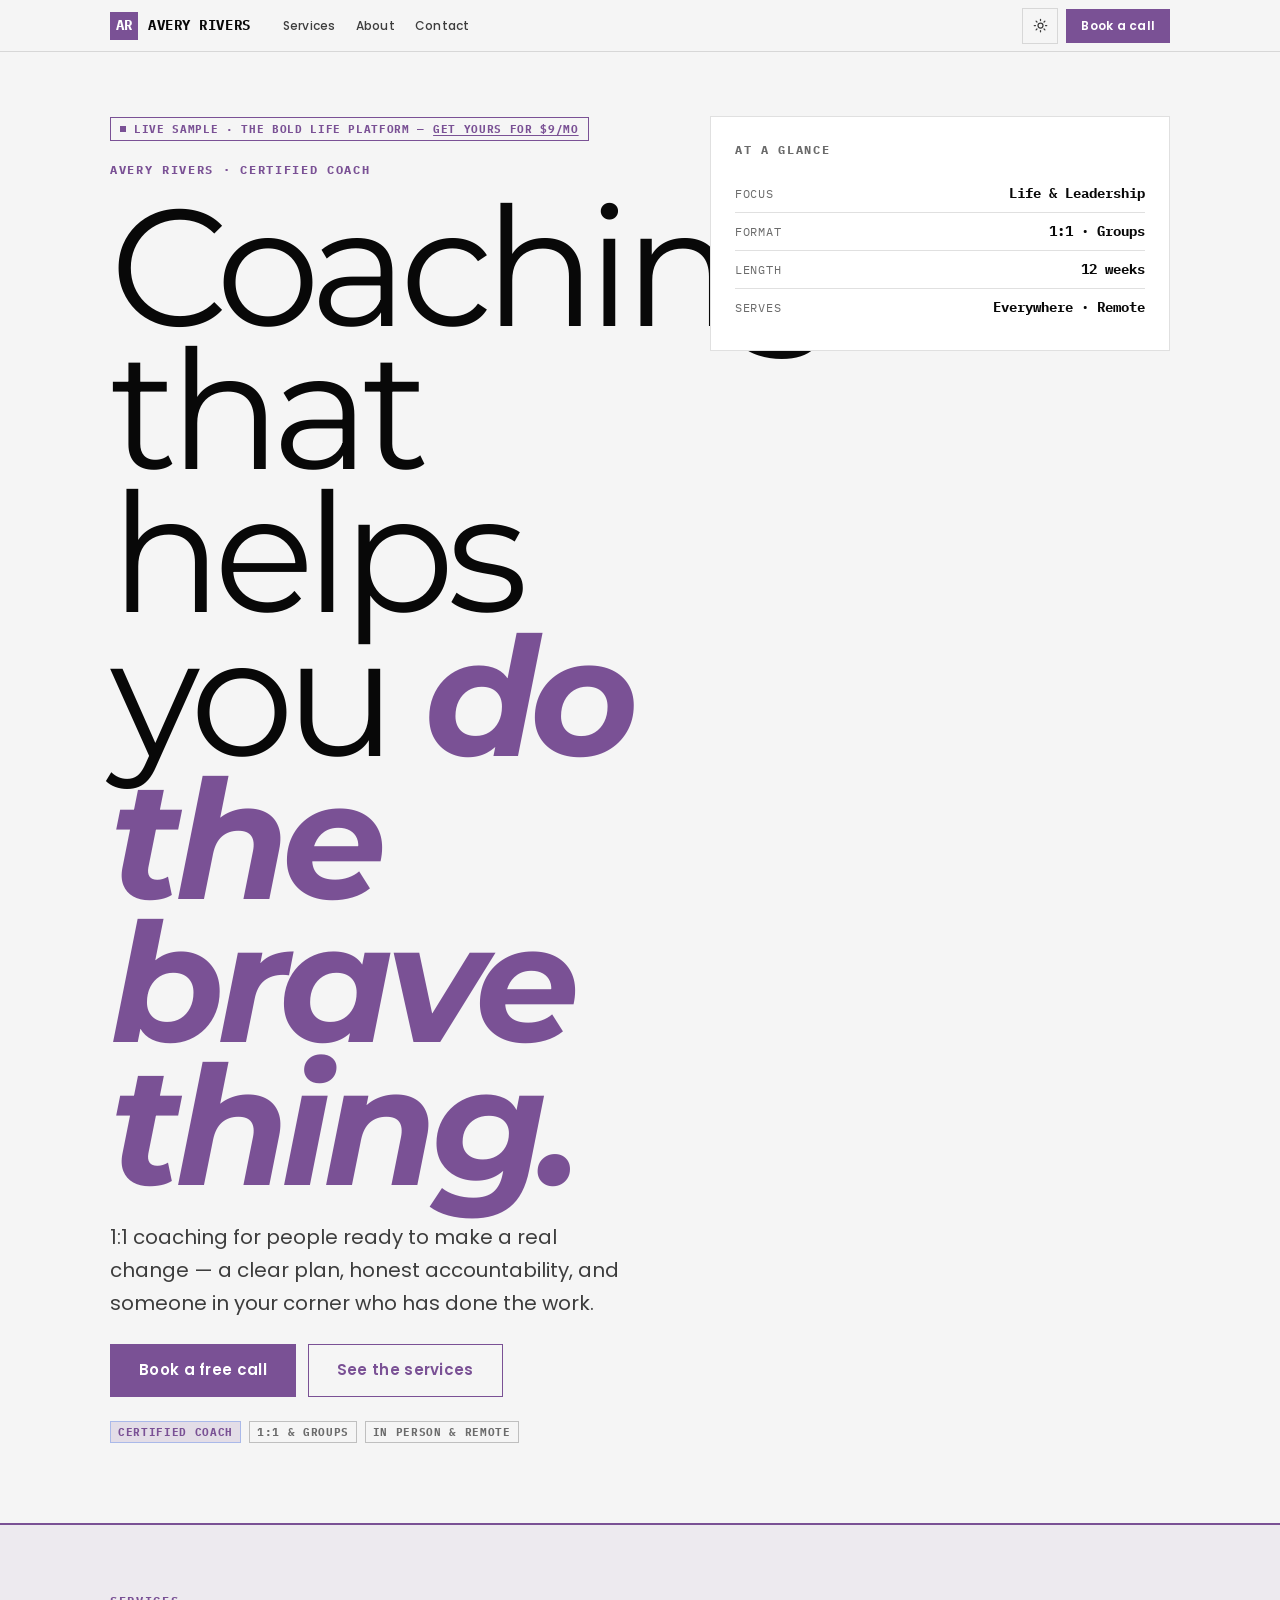
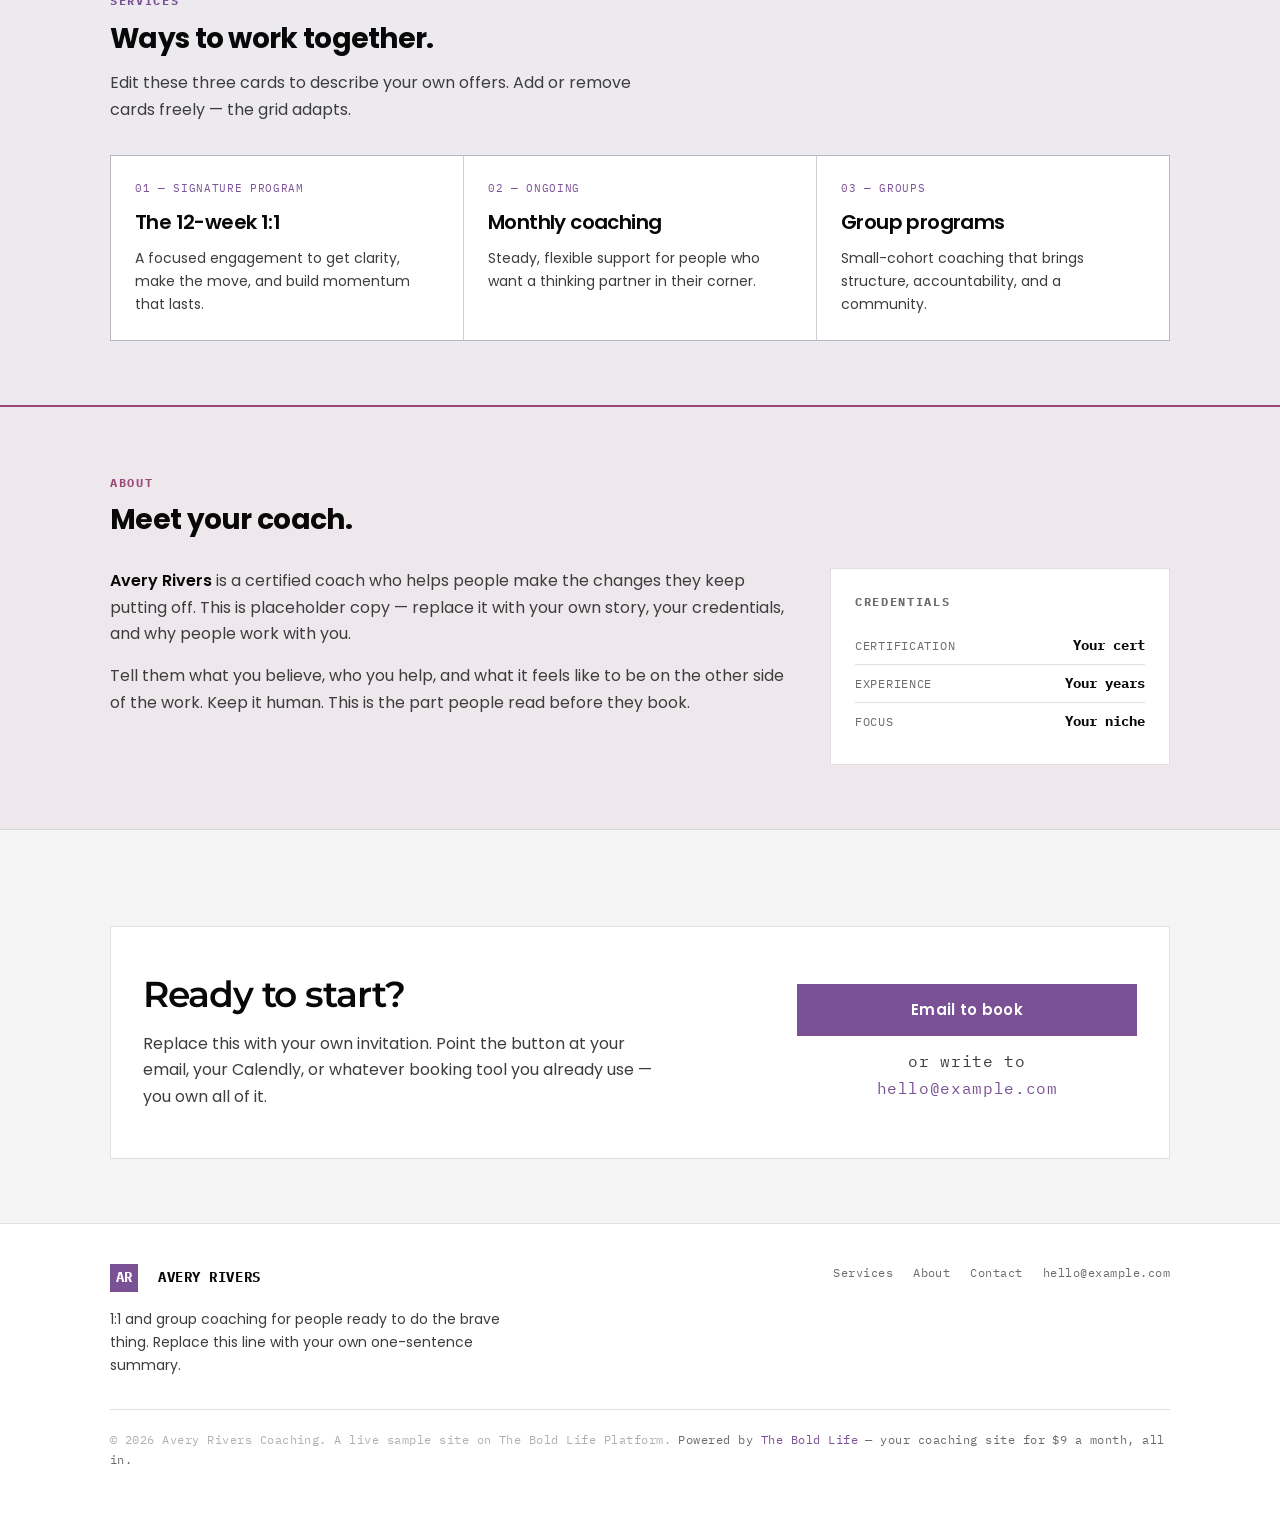
==== commit 2a692b4e: "Cut Kajabi out; reposition on "software eats software, every time" + $299 tier Per James: win by sta" ====
--- a/template/index.html
+++ b/template/index.html
@@ -4,10 +4,10 @@
 <meta charset="utf-8">
 <meta name="viewport" content="width=device-width, initial-scale=1, viewport-fit=cover">
 <title>Avery Rivers — Leadership &amp; Life Coaching</title>
-<meta name="description" content="A demo of The Bold Life Platform: an off-the-shelf coaching website you buy once, customize, and own — no monthly subscription. This page shows a sample coaching practice built on the platform.">
+<meta name="description" content="A live sample coaching site on The Bold Life Platform — a self-hosted coaching site you run yourself, for $9 a month (or $99/year). This page shows what a coach's site looks like on the platform.">
 <meta name="author" content="The Bold Life Platform">
 <meta property="og:title" content="Avery Rivers — Leadership &amp; Life Coaching">
-<meta property="og:description" content="A sample coaching practice built on The Bold Life Platform — the off-the-shelf coaching website you buy once, customize, and own.">
+<meta property="og:description" content="A live sample coaching site on The Bold Life Platform — a self-hosted coaching site, yours to run, for $9 a month (or $99/year).">
 <meta property="og:type" content="website">
 <meta property="og:url" content="https://designresearchgroup.github.io/coach-platform/template/">
 <meta property="og:site_name" content="The Bold Life Platform">
@@ -16,10 +16,10 @@
 <meta property="og:image:type" content="image/png">
 <meta property="og:image:width" content="1200">
 <meta property="og:image:height" content="630">
-<meta property="og:image:alt" content="The Bold Life Platform — own your coaching website">
+<meta property="og:image:alt" content="The Bold Life Platform — a self-hosted coaching site for $9 a month">
 <meta name="twitter:card" content="summary_large_image">
-<meta name="twitter:title" content="The Bold Life Platform — own your coaching website">
-<meta name="twitter:description" content="An off-the-shelf coaching website you buy once, customize, and own. No monthly subscription.">
+<meta name="twitter:title" content="The Bold Life Platform — $9 a month, all in">
+<meta name="twitter:description" content="A live sample coaching site on The Bold Life Platform — $9 a month, all in.">
 <meta name="twitter:image" content="https://designresearchgroup.github.io/coach-platform/template/img/og.png">
 <link rel="canonical" href="https://designresearchgroup.github.io/coach-platform/template/">
 <link rel="icon" type="image/svg+xml" href="img/favicon.svg">
@@ -1613,7 +1613,7 @@
 <header class="hero wrap">
   <div class="hero-grid">
     <div>
-      <span class="demo-flag"><span class="dot"></span> Live demo · The Bold Life Platform &mdash; <a href="https://www.theboldlife.coach/">own yours</a></span>
+      <span class="demo-flag"><span class="dot"></span> Live sample &middot; The Bold Life Platform &mdash; <a href="../">get yours for $9/mo</a></span>
       <span class="label-accent cp-eyebrow">Avery Rivers &middot; Certified Coach</span>
       <h1>Coaching that helps you <em>do the brave thing.</em></h1>
       <p class="hero-sub">
@@ -1731,8 +1731,8 @@
       </div>
     </div>
     <div class="footer-bottom">
-      &copy; 2026 Avery Rivers Coaching. This is a demo built on The Bold Life Platform.
-      <span class="powered">Your platform, powered by <a href="https://www.theboldlife.coach/">The Bold Life</a> &mdash; buy once, customize, own it.</span>
+      &copy; 2026 Avery Rivers Coaching. A live sample site on The Bold Life Platform.
+      <span class="powered">Powered by <a href="https://www.theboldlife.coach/">The Bold Life</a> &mdash; your coaching site for $9 a month, all in.</span>
     </div>
   </div>
 </footer>
